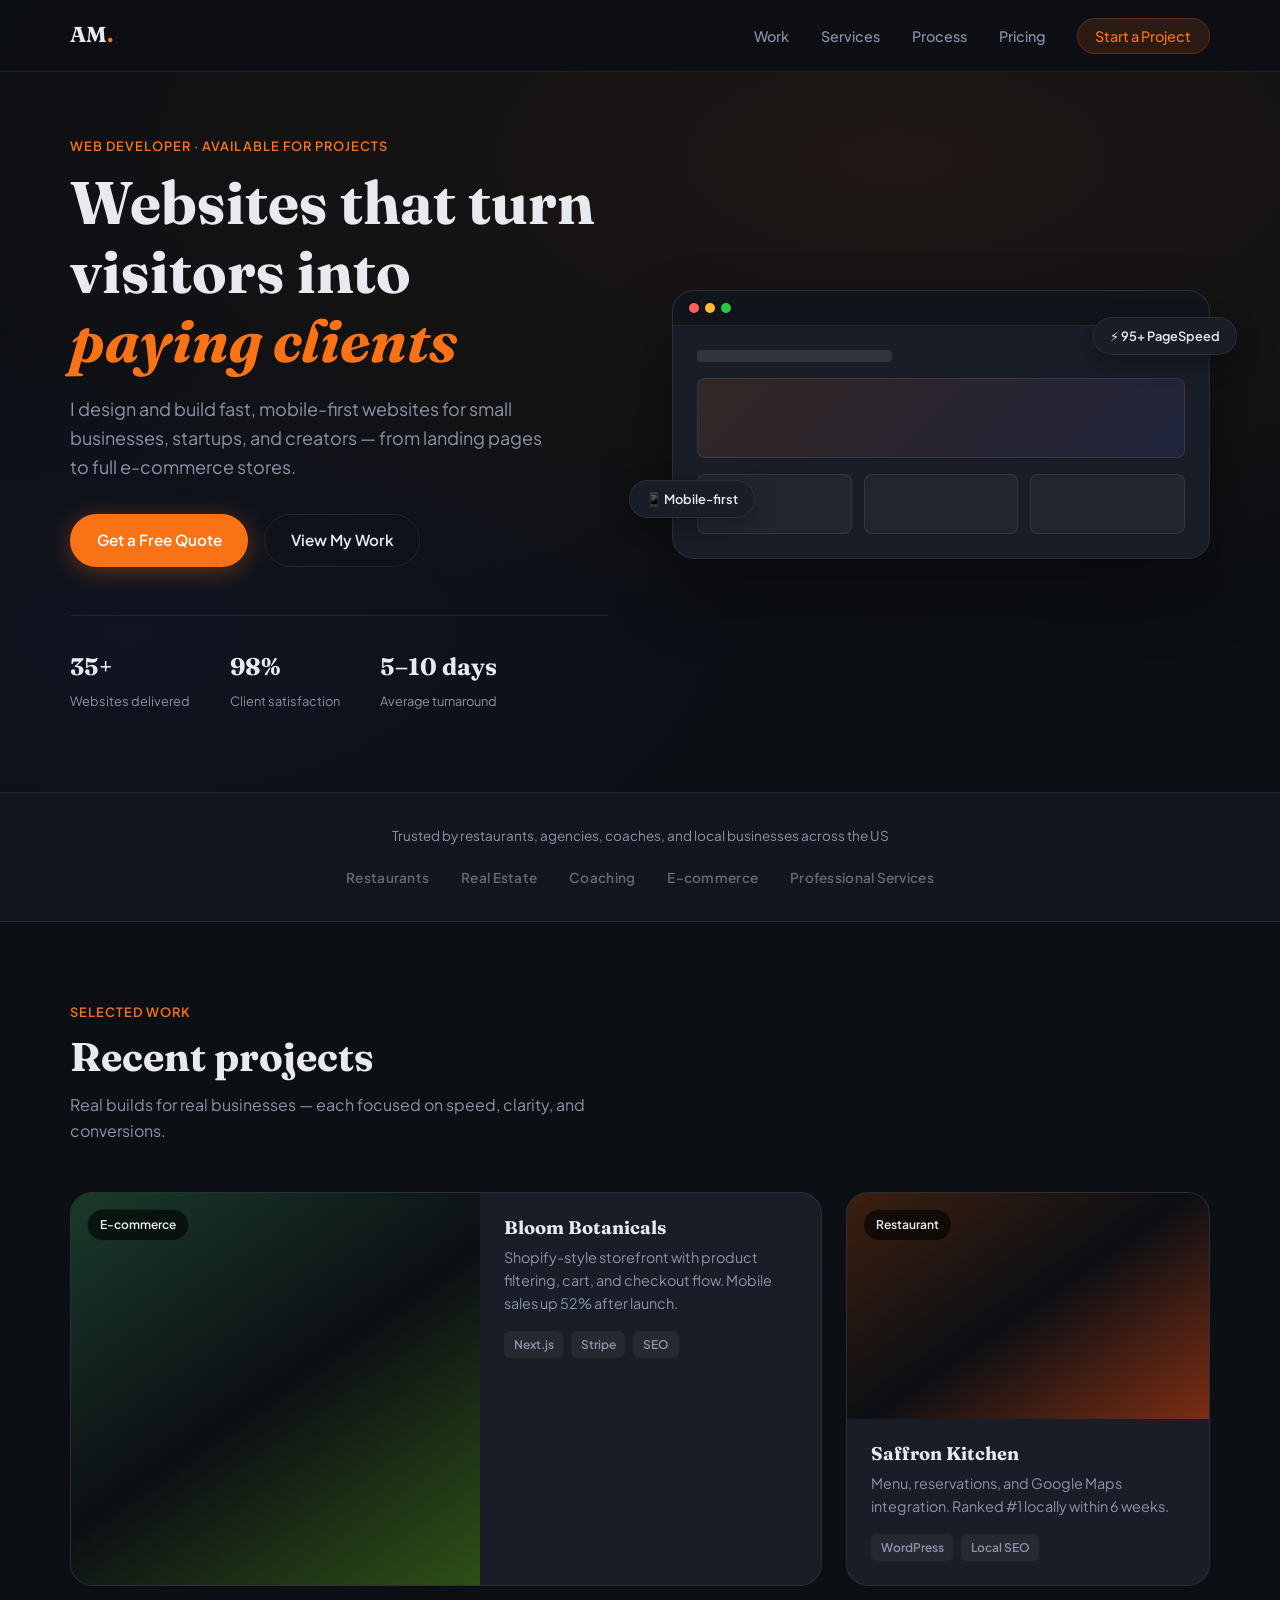
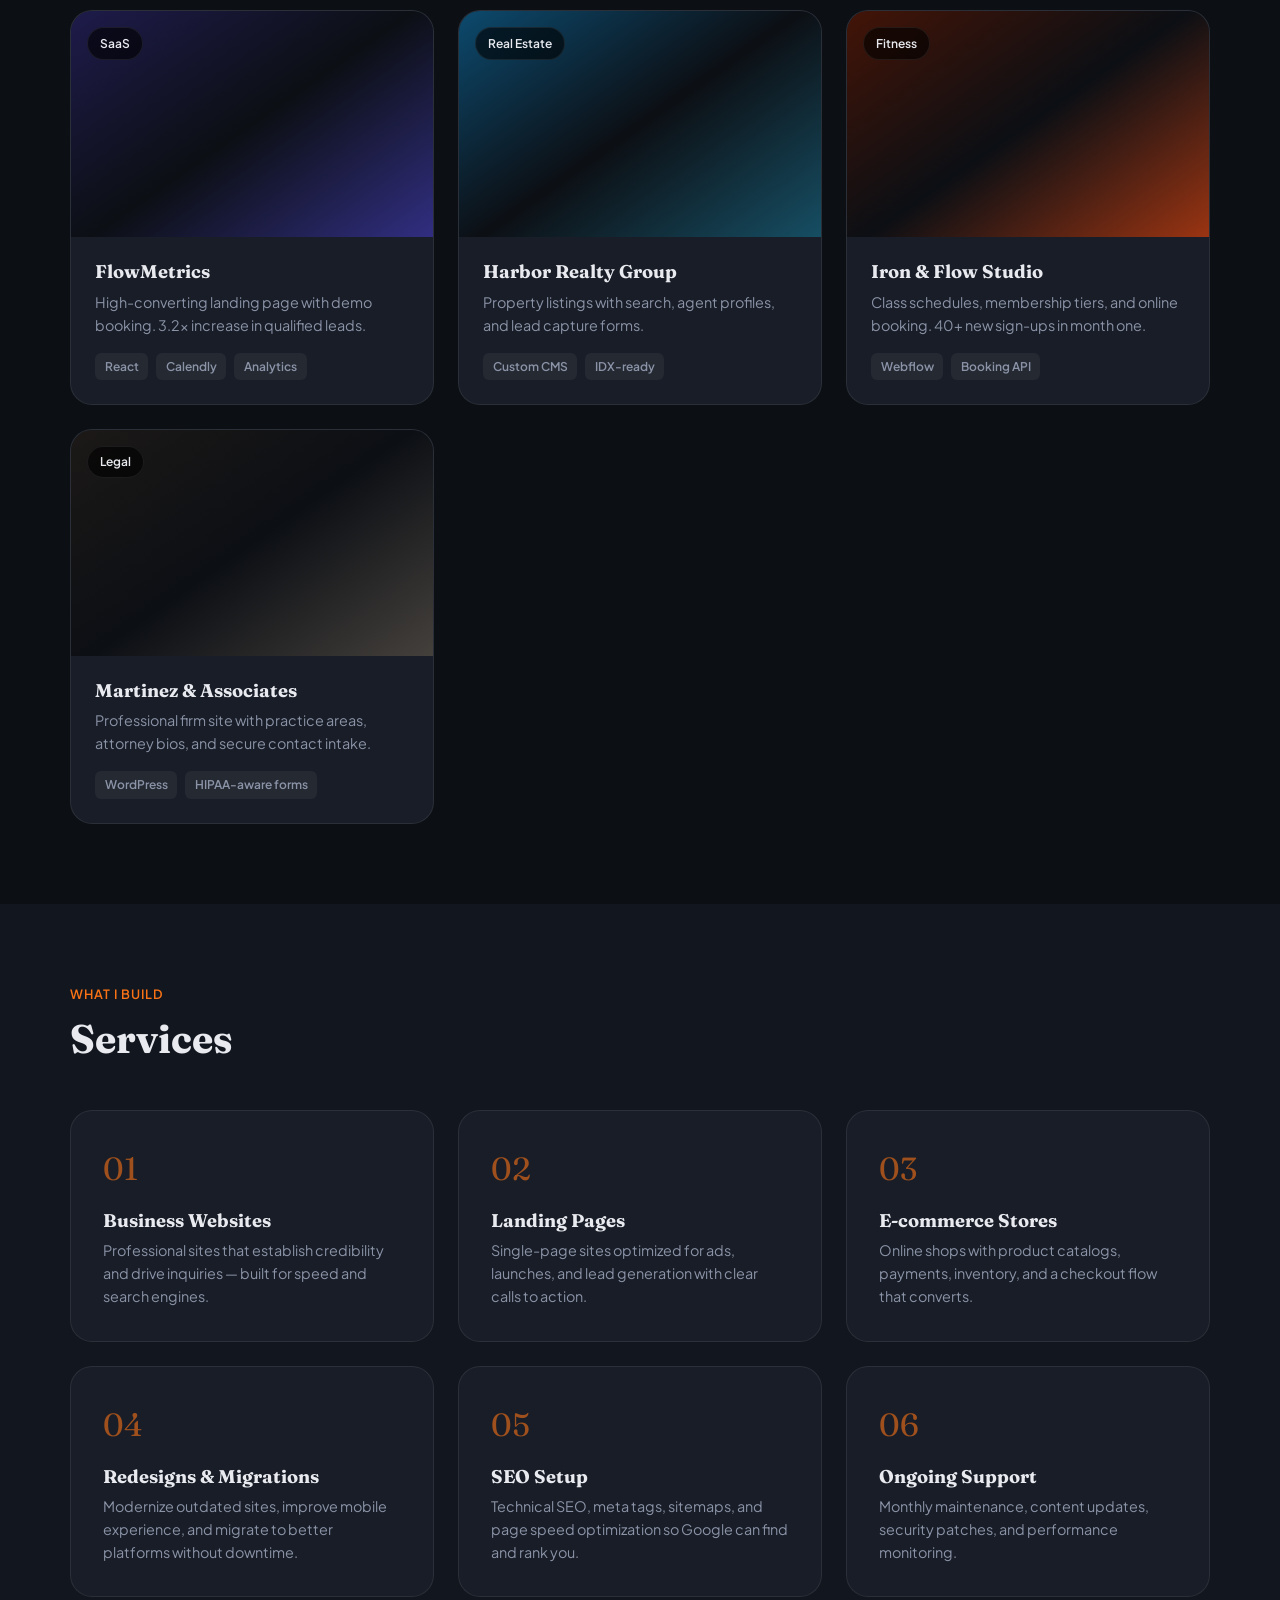
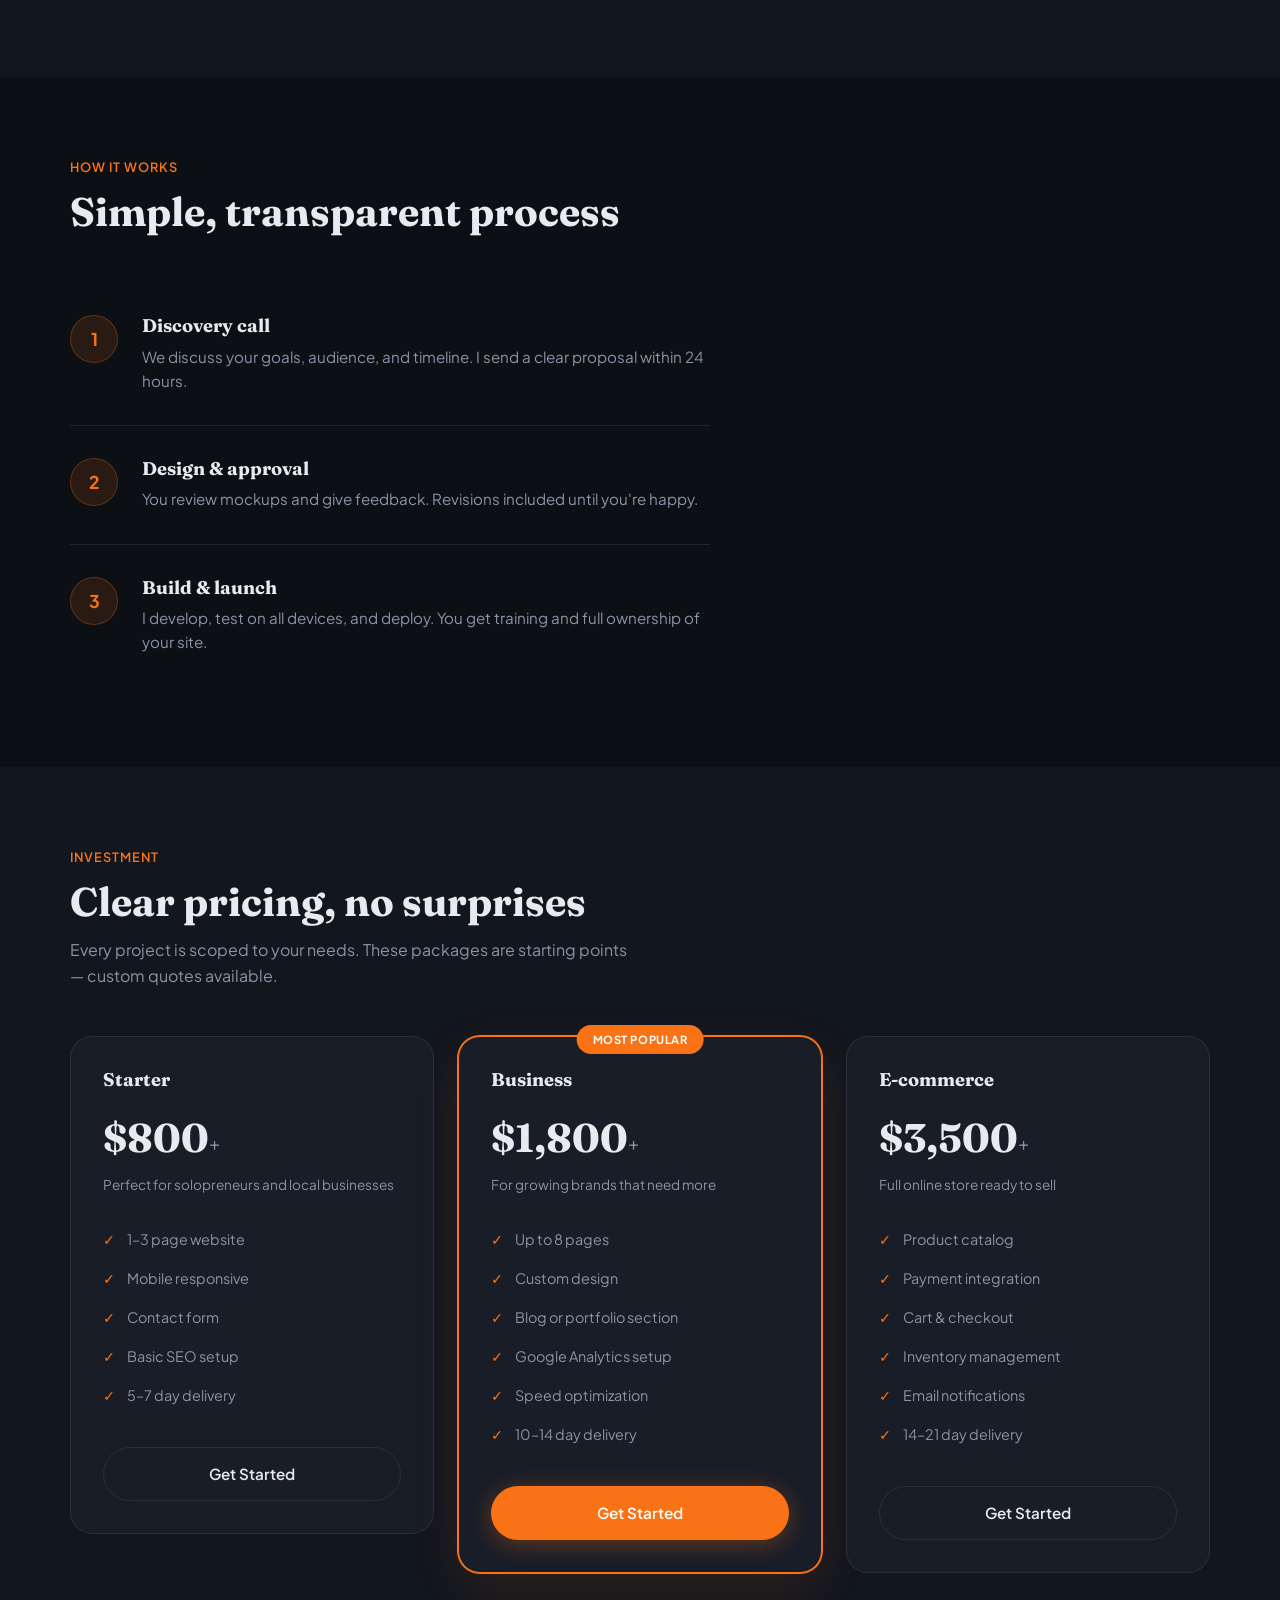
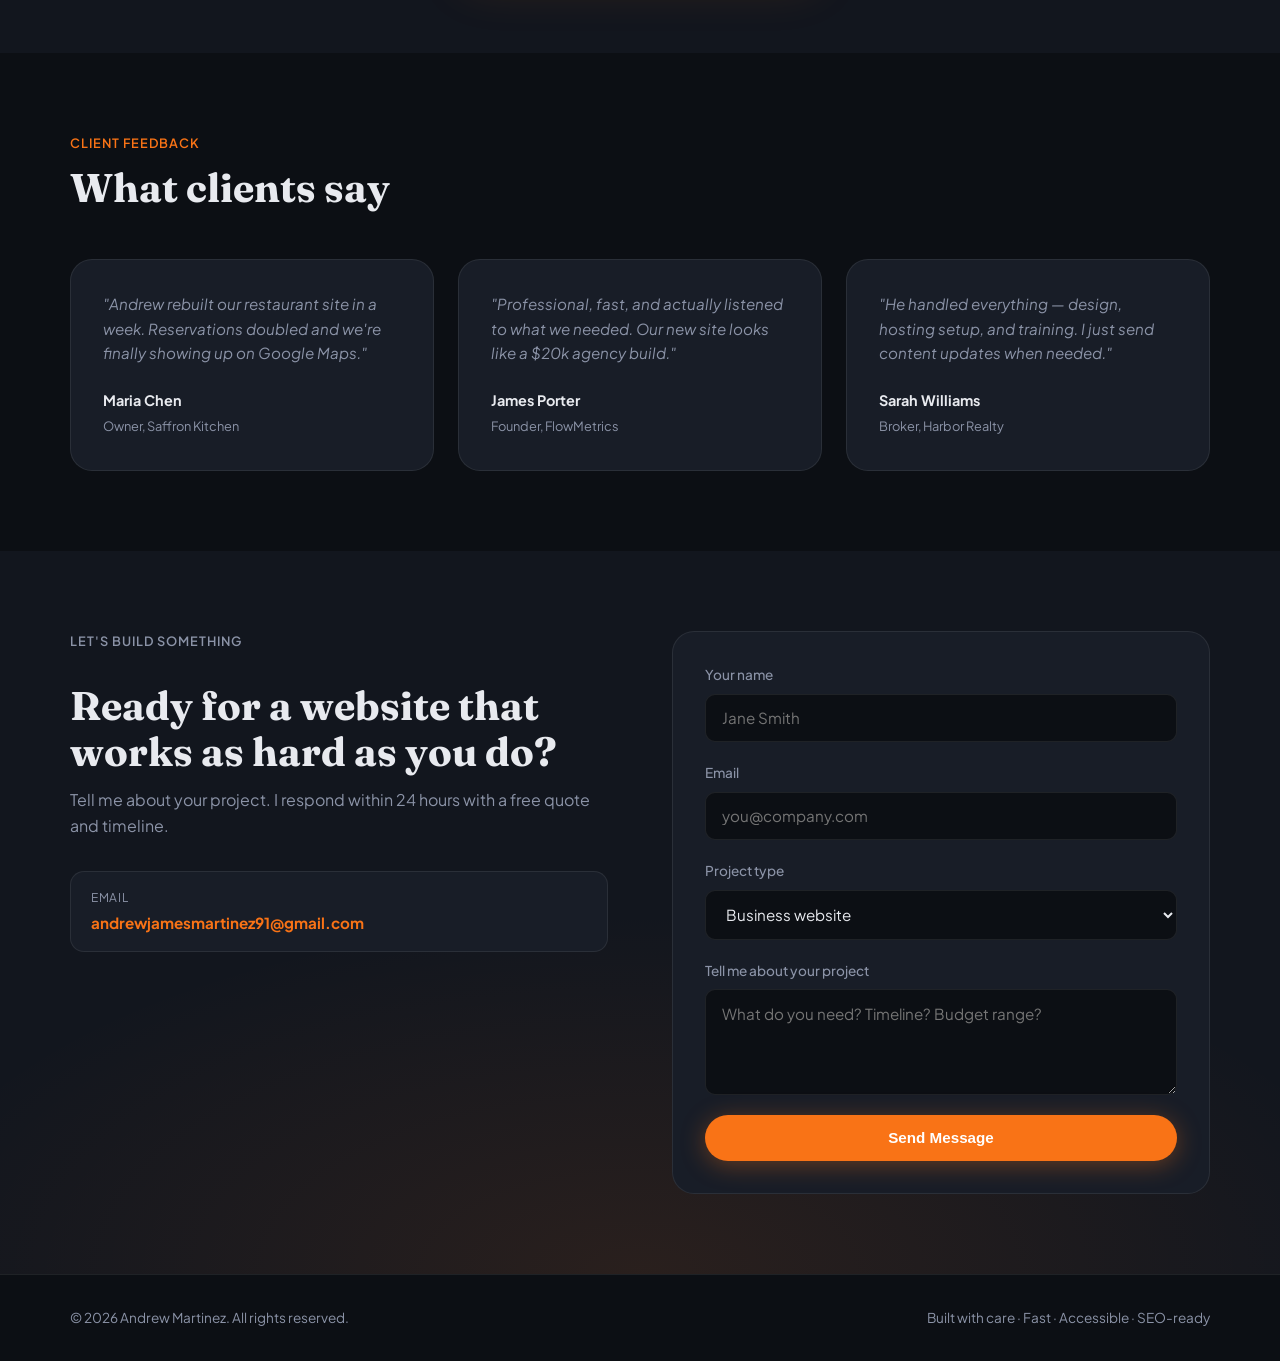
==== index.html @ 6862e876 "Initial portfolio site with production SEO polish. Adds favicon, robots.txt, Open Graph meta tags, a" ====
<!DOCTYPE html>
<html lang="en">
<head>
  <meta charset="UTF-8">
  <meta name="viewport" content="width=device-width, initial-scale=1.0">
  <meta name="description" content="Professional web developer building fast, conversion-focused websites for businesses. Custom design, responsive builds, and ongoing support.">
  <meta name="theme-color" content="#0c0f14">
  <meta name="author" content="Andrew Martinez">
  <link rel="icon" href="/favicon.svg" type="image/svg+xml">
  <link rel="canonical" href="https://jimmythegod100.github.io/web-portfolio/">
  <meta property="og:type" content="website">
  <meta property="og:title" content="Andrew Martinez — Web Developer & Website Builder">
  <meta property="og:description" content="Professional web developer building fast, conversion-focused websites for businesses. Custom design, responsive builds, and ongoing support.">
  <meta property="og:url" content="https://jimmythegod100.github.io/web-portfolio/">
  <meta property="og:locale" content="en_US">
  <meta name="twitter:card" content="summary">
  <meta name="twitter:title" content="Andrew Martinez — Web Developer & Website Builder">
  <meta name="twitter:description" content="Professional web developer building fast, conversion-focused websites for businesses.">
  <title>Andrew Martinez — Web Developer & Website Builder</title>
  <link rel="preconnect" href="https://fonts.googleapis.com">
  <link rel="preconnect" href="https://fonts.gstatic.com" crossorigin>
  <link href="https://fonts.googleapis.com/css2?family=Fraunces:opsz,wght@9..144,500;9..144,700&family=Plus+Jakarta+Sans:wght@400;500;600;700&display=swap" rel="stylesheet">
  <link rel="stylesheet" href="css/style.css">
</head>
<body>
  <header class="site-header" id="top">
    <nav class="nav container">
      <a href="#top" class="logo">AM<span class="logo-dot">.</span></a>
      <button class="nav-toggle" aria-label="Open menu" aria-expanded="false">
        <span></span><span></span>
      </button>
      <ul class="nav-links">
        <li><a href="#work">Work</a></li>
        <li><a href="#services">Services</a></li>
        <li><a href="#process">Process</a></li>
        <li><a href="#pricing">Pricing</a></li>
        <li><a href="#contact" class="nav-cta">Start a Project</a></li>
      </ul>
    </nav>
  </header>

  <main>
    <section class="hero">
      <div class="container hero-grid">
        <div class="hero-content">
          <p class="eyebrow">Web Developer · Available for Projects</p>
          <h1>Websites that turn visitors into <em>paying clients</em></h1>
          <p class="hero-lead">I design and build fast, mobile-first websites for small businesses, startups, and creators — from landing pages to full e-commerce stores.</p>
          <div class="hero-actions">
            <a href="#contact" class="btn btn-primary">Get a Free Quote</a>
            <a href="#work" class="btn btn-ghost">View My Work</a>
          </div>
          <div class="hero-stats">
            <div class="stat">
              <strong>35+</strong>
              <span>Websites delivered</span>
            </div>
            <div class="stat">
              <strong>98%</strong>
              <span>Client satisfaction</span>
            </div>
            <div class="stat">
              <strong>5–10 days</strong>
              <span>Average turnaround</span>
            </div>
          </div>
        </div>
        <div class="hero-visual">
          <div class="browser-mock">
            <div class="browser-bar">
              <span></span><span></span><span></span>
            </div>
            <div class="browser-screen">
              <div class="mock-nav"></div>
              <div class="mock-hero-block"></div>
              <div class="mock-cards">
                <div></div><div></div><div></div>
              </div>
            </div>
          </div>
          <div class="floating-badge badge-1">⚡ 95+ PageSpeed</div>
          <div class="floating-badge badge-2">📱 Mobile-first</div>
        </div>
      </div>
    </section>

    <section class="trust-bar">
      <div class="container">
        <p>Trusted by restaurants, agencies, coaches, and local businesses across the US</p>
        <div class="trust-logos">
          <span>Restaurants</span>
          <span>Real Estate</span>
          <span>Coaching</span>
          <span>E-commerce</span>
          <span>Professional Services</span>
        </div>
      </div>
    </section>

    <section class="section" id="work">
      <div class="container">
        <div class="section-header">
          <p class="eyebrow">Selected Work</p>
          <h2>Recent projects</h2>
          <p>Real builds for real businesses — each focused on speed, clarity, and conversions.</p>
        </div>
        <div class="project-grid">
          <article class="project-card featured">
            <div class="project-thumb thumb-1">
              <span class="project-tag">E-commerce</span>
            </div>
            <div class="project-body">
              <h3>Bloom Botanicals</h3>
              <p>Shopify-style storefront with product filtering, cart, and checkout flow. Mobile sales up 52% after launch.</p>
              <ul class="project-meta">
                <li>Next.js</li>
                <li>Stripe</li>
                <li>SEO</li>
              </ul>
            </div>
          </article>

          <article class="project-card">
            <div class="project-thumb thumb-2">
              <span class="project-tag">Restaurant</span>
            </div>
            <div class="project-body">
              <h3>Saffron Kitchen</h3>
              <p>Menu, reservations, and Google Maps integration. Ranked #1 locally within 6 weeks.</p>
              <ul class="project-meta">
                <li>WordPress</li>
                <li>Local SEO</li>
              </ul>
            </div>
          </article>

          <article class="project-card">
            <div class="project-thumb thumb-3">
              <span class="project-tag">SaaS</span>
            </div>
            <div class="project-body">
              <h3>FlowMetrics</h3>
              <p>High-converting landing page with demo booking. 3.2× increase in qualified leads.</p>
              <ul class="project-meta">
                <li>React</li>
                <li>Calendly</li>
                <li>Analytics</li>
              </ul>
            </div>
          </article>

          <article class="project-card">
            <div class="project-thumb thumb-4">
              <span class="project-tag">Real Estate</span>
            </div>
            <div class="project-body">
              <h3>Harbor Realty Group</h3>
              <p>Property listings with search, agent profiles, and lead capture forms.</p>
              <ul class="project-meta">
                <li>Custom CMS</li>
                <li>IDX-ready</li>
              </ul>
            </div>
          </article>

          <article class="project-card">
            <div class="project-thumb thumb-5">
              <span class="project-tag">Fitness</span>
            </div>
            <div class="project-body">
              <h3>Iron & Flow Studio</h3>
              <p>Class schedules, membership tiers, and online booking. 40+ new sign-ups in month one.</p>
              <ul class="project-meta">
                <li>Webflow</li>
                <li>Booking API</li>
              </ul>
            </div>
          </article>

          <article class="project-card">
            <div class="project-thumb thumb-6">
              <span class="project-tag">Legal</span>
            </div>
            <div class="project-body">
              <h3>Martinez & Associates</h3>
              <p>Professional firm site with practice areas, attorney bios, and secure contact intake.</p>
              <ul class="project-meta">
                <li>WordPress</li>
                <li>HIPAA-aware forms</li>
              </ul>
            </div>
          </article>
        </div>
      </div>
    </section>

    <section class="section section-alt" id="services">
      <div class="container">
        <div class="section-header">
          <p class="eyebrow">What I Build</p>
          <h2>Services</h2>
        </div>
        <div class="services-grid">
          <div class="service-card">
            <div class="service-icon">01</div>
            <h3>Business Websites</h3>
            <p>Professional sites that establish credibility and drive inquiries — built for speed and search engines.</p>
          </div>
          <div class="service-card">
            <div class="service-icon">02</div>
            <h3>Landing Pages</h3>
            <p>Single-page sites optimized for ads, launches, and lead generation with clear calls to action.</p>
          </div>
          <div class="service-card">
            <div class="service-icon">03</div>
            <h3>E-commerce Stores</h3>
            <p>Online shops with product catalogs, payments, inventory, and a checkout flow that converts.</p>
          </div>
          <div class="service-card">
            <div class="service-icon">04</div>
            <h3>Redesigns & Migrations</h3>
            <p>Modernize outdated sites, improve mobile experience, and migrate to better platforms without downtime.</p>
          </div>
          <div class="service-card">
            <div class="service-icon">05</div>
            <h3>SEO Setup</h3>
            <p>Technical SEO, meta tags, sitemaps, and page speed optimization so Google can find and rank you.</p>
          </div>
          <div class="service-card">
            <div class="service-icon">06</div>
            <h3>Ongoing Support</h3>
            <p>Monthly maintenance, content updates, security patches, and performance monitoring.</p>
          </div>
        </div>
      </div>
    </section>

    <section class="section" id="process">
      <div class="container">
        <div class="section-header">
          <p class="eyebrow">How It Works</p>
          <h2>Simple, transparent process</h2>
        </div>
        <ol class="process-steps">
          <li>
            <span class="step-num">1</span>
            <div>
              <h3>Discovery call</h3>
              <p>We discuss your goals, audience, and timeline. I send a clear proposal within 24 hours.</p>
            </div>
          </li>
          <li>
            <span class="step-num">2</span>
            <div>
              <h3>Design & approval</h3>
              <p>You review mockups and give feedback. Revisions included until you're happy.</p>
            </div>
          </li>
          <li>
            <span class="step-num">3</span>
            <div>
              <h3>Build & launch</h3>
              <p>I develop, test on all devices, and deploy. You get training and full ownership of your site.</p>
            </div>
          </li>
        </ol>
      </div>
    </section>

    <section class="section section-alt" id="pricing">
      <div class="container">
        <div class="section-header">
          <p class="eyebrow">Investment</p>
          <h2>Clear pricing, no surprises</h2>
          <p>Every project is scoped to your needs. These packages are starting points — custom quotes available.</p>
        </div>
        <div class="pricing-grid">
          <div class="pricing-card">
            <h3>Starter</h3>
            <p class="price">$800<span>+</span></p>
            <p class="price-desc">Perfect for solopreneurs and local businesses</p>
            <ul>
              <li>1–3 page website</li>
              <li>Mobile responsive</li>
              <li>Contact form</li>
              <li>Basic SEO setup</li>
              <li>5–7 day delivery</li>
            </ul>
            <a href="#contact" class="btn btn-ghost btn-block">Get Started</a>
          </div>
          <div class="pricing-card popular">
            <span class="popular-badge">Most Popular</span>
            <h3>Business</h3>
            <p class="price">$1,800<span>+</span></p>
            <p class="price-desc">For growing brands that need more</p>
            <ul>
              <li>Up to 8 pages</li>
              <li>Custom design</li>
              <li>Blog or portfolio section</li>
              <li>Google Analytics setup</li>
              <li>Speed optimization</li>
              <li>10–14 day delivery</li>
            </ul>
            <a href="#contact" class="btn btn-primary btn-block">Get Started</a>
          </div>
          <div class="pricing-card">
            <h3>E-commerce</h3>
            <p class="price">$3,500<span>+</span></p>
            <p class="price-desc">Full online store ready to sell</p>
            <ul>
              <li>Product catalog</li>
              <li>Payment integration</li>
              <li>Cart & checkout</li>
              <li>Inventory management</li>
              <li>Email notifications</li>
              <li>14–21 day delivery</li>
            </ul>
            <a href="#contact" class="btn btn-ghost btn-block">Get Started</a>
          </div>
        </div>
      </div>
    </section>

    <section class="section testimonials">
      <div class="container">
        <div class="section-header">
          <p class="eyebrow">Client Feedback</p>
          <h2>What clients say</h2>
        </div>
        <div class="testimonial-grid">
          <blockquote>
            <p>"Andrew rebuilt our restaurant site in a week. Reservations doubled and we're finally showing up on Google Maps."</p>
            <footer>
              <strong>Maria Chen</strong>
              <span>Owner, Saffron Kitchen</span>
            </footer>
          </blockquote>
          <blockquote>
            <p>"Professional, fast, and actually listened to what we needed. Our new site looks like a $20k agency build."</p>
            <footer>
              <strong>James Porter</strong>
              <span>Founder, FlowMetrics</span>
            </footer>
          </blockquote>
          <blockquote>
            <p>"He handled everything — design, hosting setup, and training. I just send content updates when needed."</p>
            <footer>
              <strong>Sarah Williams</strong>
              <span>Broker, Harbor Realty</span>
            </footer>
          </blockquote>
        </div>
      </div>
    </section>

    <section class="section section-cta" id="contact">
      <div class="container cta-grid">
        <div class="cta-content">
          <p class="eyebrow">Let's Build Something</p>
          <h2>Ready for a website that works as hard as you do?</h2>
          <p>Tell me about your project. I respond within 24 hours with a free quote and timeline.</p>
          <div class="contact-links">
            <a href="mailto:andrewjamesmartinez91@gmail.com" class="contact-item">
              <span>Email</span>
              <strong>andrewjamesmartinez91@gmail.com</strong>
            </a>
          </div>
        </div>
        <form class="contact-form" action="mailto:andrewjamesmartinez91@gmail.com" method="post" enctype="text/plain">
          <label>
            Your name
            <input type="text" name="name" required placeholder="Jane Smith">
          </label>
          <label>
            Email
            <input type="email" name="email" required placeholder="you@company.com">
          </label>
          <label>
            Project type
            <select name="project">
              <option value="business">Business website</option>
              <option value="landing">Landing page</option>
              <option value="ecommerce">E-commerce store</option>
              <option value="redesign">Redesign / migration</option>
              <option value="other">Other</option>
            </select>
          </label>
          <label>
            Tell me about your project
            <textarea name="message" rows="4" required placeholder="What do you need? Timeline? Budget range?"></textarea>
          </label>
          <button type="submit" class="btn btn-primary btn-block">Send Message</button>
        </form>
      </div>
    </section>
  </main>

  <footer class="site-footer">
    <div class="container footer-inner">
      <p>&copy; 2026 Andrew Martinez. All rights reserved.</p>
      <p class="footer-note">Built with care · Fast · Accessible · SEO-ready</p>
    </div>
  </footer>

  <script src="js/main.js"></script>
</body>
</html>
---- css/style.css ----
/* ============================================
   Andrew Martinez — Web Portfolio
   ============================================ */

:root {
  --bg: #0c0f14;
  --bg-alt: #12161e;
  --bg-card: #181d27;
  --bg-card-hover: #1e2430;
  --text: #e8eaef;
  --text-muted: #8b93a7;
  --accent: #f97316;
  --accent-soft: rgba(249, 115, 22, 0.12);
  --accent-glow: rgba(249, 115, 22, 0.35);
  --border: rgba(255, 255, 255, 0.08);
  --radius: 14px;
  --radius-lg: 22px;
  --font: 'Plus Jakarta Sans', system-ui, sans-serif;
  --font-display: 'Fraunces', Georgia, serif;
  --container: 1140px;
  --header-h: 72px;
}

*, *::before, *::after {
  box-sizing: border-box;
  margin: 0;
  padding: 0;
}

html {
  scroll-behavior: smooth;
  scroll-padding-top: var(--header-h);
}

body {
  font-family: var(--font);
  background: var(--bg);
  color: var(--text);
  line-height: 1.6;
  -webkit-font-smoothing: antialiased;
}

img { max-width: 100%; display: block; }

a {
  color: inherit;
  text-decoration: none;
}

ul { list-style: none; }

.container {
  width: min(var(--container), 100% - 2.5rem);
  margin-inline: auto;
}

/* ---- Typography ---- */

.eyebrow {
  font-size: 0.8rem;
  font-weight: 600;
  letter-spacing: 0.08em;
  text-transform: uppercase;
  color: var(--accent);
  margin-bottom: 0.75rem;
}

h1, h2, h3 {
  font-family: var(--font-display);
  font-weight: 700;
  line-height: 1.15;
}

h1 {
  font-size: clamp(2.4rem, 5vw, 3.75rem);
  margin-bottom: 1.25rem;
}

h1 em {
  font-style: italic;
  color: var(--accent);
}

h2 {
  font-size: clamp(1.75rem, 3.5vw, 2.5rem);
  margin-bottom: 0.75rem;
}

h3 {
  font-size: 1.15rem;
  margin-bottom: 0.5rem;
}

.section-header {
  max-width: 560px;
  margin-bottom: 3rem;
}

.section-header p:last-child {
  color: var(--text-muted);
  margin-top: 0.5rem;
}

/* ---- Buttons ---- */

.btn {
  display: inline-flex;
  align-items: center;
  justify-content: center;
  gap: 0.5rem;
  padding: 0.85rem 1.6rem;
  border-radius: 999px;
  font-weight: 600;
  font-size: 0.95rem;
  border: 1px solid transparent;
  cursor: pointer;
  transition: transform 0.2s, background 0.2s, border-color 0.2s, box-shadow 0.2s;
}

.btn:hover {
  transform: translateY(-2px);
}

.btn-primary {
  background: var(--accent);
  color: #fff;
  box-shadow: 0 4px 24px var(--accent-glow);
}

.btn-primary:hover {
  background: #ea580c;
}

.btn-ghost {
  background: transparent;
  border-color: var(--border);
  color: var(--text);
}

.btn-ghost:hover {
  border-color: var(--text-muted);
  background: rgba(255, 255, 255, 0.04);
}

.btn-block {
  width: 100%;
}

/* ---- Header ---- */

.site-header {
  position: fixed;
  top: 0;
  left: 0;
  right: 0;
  z-index: 100;
  height: var(--header-h);
  background: rgba(12, 15, 20, 0.85);
  backdrop-filter: blur(16px);
  border-bottom: 1px solid var(--border);
}

.nav {
  display: flex;
  align-items: center;
  justify-content: space-between;
  height: 100%;
}

.logo {
  font-family: var(--font-display);
  font-size: 1.35rem;
  font-weight: 700;
}

.logo-dot {
  color: var(--accent);
}

.nav-links {
  display: flex;
  align-items: center;
  gap: 2rem;
}

.nav-links a {
  font-size: 0.9rem;
  font-weight: 500;
  color: var(--text-muted);
  transition: color 0.2s;
}

.nav-links a:hover {
  color: var(--text);
}

.nav-cta {
  background: var(--accent-soft);
  color: var(--accent) !important;
  padding: 0.5rem 1.1rem;
  border-radius: 999px;
  border: 1px solid rgba(249, 115, 22, 0.25);
}

.nav-cta:hover {
  background: rgba(249, 115, 22, 0.2);
}

.nav-toggle {
  display: none;
  flex-direction: column;
  gap: 6px;
  background: none;
  border: none;
  cursor: pointer;
  padding: 4px;
}

.nav-toggle span {
  display: block;
  width: 24px;
  height: 2px;
  background: var(--text);
  border-radius: 2px;
  transition: transform 0.3s, opacity 0.3s;
}

/* ---- Hero ---- */

.hero {
  padding: calc(var(--header-h) + 4rem) 0 5rem;
  background:
    radial-gradient(ellipse 80% 60% at 70% 20%, rgba(249, 115, 22, 0.08), transparent),
    radial-gradient(ellipse 50% 40% at 10% 80%, rgba(99, 102, 241, 0.06), transparent);
}

.hero-grid {
  display: grid;
  grid-template-columns: 1fr 1fr;
  gap: 4rem;
  align-items: center;
}

.hero-lead {
  font-size: 1.125rem;
  color: var(--text-muted);
  max-width: 480px;
  margin-bottom: 2rem;
}

.hero-actions {
  display: flex;
  flex-wrap: wrap;
  gap: 1rem;
  margin-bottom: 3rem;
}

.hero-stats {
  display: flex;
  gap: 2.5rem;
  padding-top: 2rem;
  border-top: 1px solid var(--border);
}

.stat strong {
  display: block;
  font-size: 1.5rem;
  font-family: var(--font-display);
  color: var(--text);
}

.stat span {
  font-size: 0.8rem;
  color: var(--text-muted);
}

.hero-visual {
  position: relative;
}

.browser-mock {
  background: var(--bg-card);
  border-radius: var(--radius-lg);
  border: 1px solid var(--border);
  overflow: hidden;
  box-shadow: 0 32px 64px rgba(0, 0, 0, 0.4);
}

.browser-bar {
  display: flex;
  gap: 6px;
  padding: 12px 16px;
  background: rgba(0, 0, 0, 0.3);
  border-bottom: 1px solid var(--border);
}

.browser-bar span {
  width: 10px;
  height: 10px;
  border-radius: 50%;
  background: rgba(255, 255, 255, 0.15);
}

.browser-bar span:first-child { background: #ff5f57; }
.browser-bar span:nth-child(2) { background: #febc2e; }
.browser-bar span:nth-child(3) { background: #28c840; }

.browser-screen {
  padding: 1.5rem;
  display: flex;
  flex-direction: column;
  gap: 1rem;
}

.mock-nav {
  height: 12px;
  width: 40%;
  background: rgba(255, 255, 255, 0.1);
  border-radius: 4px;
}

.mock-hero-block {
  height: 80px;
  background: linear-gradient(135deg, var(--accent-soft), rgba(99, 102, 241, 0.1));
  border-radius: 8px;
  border: 1px solid var(--border);
}

.mock-cards {
  display: grid;
  grid-template-columns: repeat(3, 1fr);
  gap: 0.75rem;
}

.mock-cards div {
  height: 60px;
  background: rgba(255, 255, 255, 0.04);
  border-radius: 8px;
  border: 1px solid var(--border);
}

.floating-badge {
  position: absolute;
  background: var(--bg-card);
  border: 1px solid var(--border);
  padding: 0.5rem 1rem;
  border-radius: 999px;
  font-size: 0.8rem;
  font-weight: 600;
  box-shadow: 0 8px 24px rgba(0, 0, 0, 0.3);
  animation: float 4s ease-in-out infinite;
}

.badge-1 { top: 10%; right: -5%; animation-delay: 0s; }
.badge-2 { bottom: 15%; left: -8%; animation-delay: 1.5s; }

@keyframes float {
  0%, 100% { transform: translateY(0); }
  50% { transform: translateY(-8px); }
}

/* ---- Trust bar ---- */

.trust-bar {
  padding: 2rem 0;
  border-block: 1px solid var(--border);
  background: var(--bg-alt);
}

.trust-bar p {
  text-align: center;
  font-size: 0.85rem;
  color: var(--text-muted);
  margin-bottom: 1.25rem;
}

.trust-logos {
  display: flex;
  flex-wrap: wrap;
  justify-content: center;
  gap: 1rem 2rem;
}

.trust-logos span {
  font-size: 0.85rem;
  font-weight: 600;
  color: rgba(255, 255, 255, 0.35);
  letter-spacing: 0.02em;
}

/* ---- Sections ---- */

.section {
  padding: 5rem 0;
}

.section-alt {
  background: var(--bg-alt);
}

/* ---- Projects ---- */

.project-grid {
  display: grid;
  grid-template-columns: repeat(3, 1fr);
  gap: 1.5rem;
}

.project-card {
  background: var(--bg-card);
  border: 1px solid var(--border);
  border-radius: var(--radius-lg);
  overflow: hidden;
  transition: transform 0.25s, border-color 0.25s, box-shadow 0.25s;
}

.project-card:hover {
  transform: translateY(-4px);
  border-color: rgba(249, 115, 22, 0.3);
  box-shadow: 0 16px 40px rgba(0, 0, 0, 0.25);
}

.project-card.featured {
  grid-column: span 2;
  display: grid;
  grid-template-columns: 1.2fr 1fr;
}

.project-thumb {
  aspect-ratio: 16 / 10;
  position: relative;
  background-size: cover;
  background-position: center;
}

.project-card.featured .project-thumb {
  aspect-ratio: auto;
  min-height: 240px;
}

.thumb-1 { background: linear-gradient(145deg, #1a3a2a 0%, #0c0f14 50%, #2d5016 100%); }
.thumb-2 { background: linear-gradient(145deg, #3d1f0f 0%, #0c0f14 50%, #7c2d12 100%); }
.thumb-3 { background: linear-gradient(145deg, #1e1b4b 0%, #0c0f14 50%, #312e81 100%); }
.thumb-4 { background: linear-gradient(145deg, #0c4a6e 0%, #0c0f14 50%, #164e63 100%); }
.thumb-5 { background: linear-gradient(145deg, #431407 0%, #0c0f14 50%, #9a3412 100%); }
.thumb-6 { background: linear-gradient(145deg, #1c1917 0%, #0c0f14 50%, #44403c 100%); }

.project-tag {
  position: absolute;
  top: 1rem;
  left: 1rem;
  background: rgba(0, 0, 0, 0.6);
  backdrop-filter: blur(8px);
  padding: 0.35rem 0.75rem;
  border-radius: 999px;
  font-size: 0.75rem;
  font-weight: 600;
  border: 1px solid var(--border);
}

.project-body {
  padding: 1.5rem;
}

.project-body p {
  font-size: 0.9rem;
  color: var(--text-muted);
  margin-bottom: 1rem;
}

.project-meta {
  display: flex;
  flex-wrap: wrap;
  gap: 0.5rem;
}

.project-meta li {
  font-size: 0.75rem;
  font-weight: 600;
  padding: 0.25rem 0.6rem;
  background: rgba(255, 255, 255, 0.05);
  border-radius: 6px;
  color: var(--text-muted);
}

/* ---- Services ---- */

.services-grid {
  display: grid;
  grid-template-columns: repeat(3, 1fr);
  gap: 1.5rem;
}

.service-card {
  padding: 2rem;
  background: var(--bg-card);
  border: 1px solid var(--border);
  border-radius: var(--radius-lg);
  transition: background 0.2s, border-color 0.2s;
}

.service-card:hover {
  background: var(--bg-card-hover);
  border-color: rgba(249, 115, 22, 0.2);
}

.service-icon {
  font-family: var(--font-display);
  font-size: 2rem;
  color: var(--accent);
  opacity: 0.6;
  margin-bottom: 1rem;
}

.service-card p {
  font-size: 0.9rem;
  color: var(--text-muted);
}

/* ---- Process ---- */

.process-steps {
  display: grid;
  gap: 0;
  max-width: 640px;
}

.process-steps li {
  display: flex;
  gap: 1.5rem;
  padding: 2rem 0;
  border-bottom: 1px solid var(--border);
}

.process-steps li:last-child {
  border-bottom: none;
}

.step-num {
  flex-shrink: 0;
  width: 48px;
  height: 48px;
  display: flex;
  align-items: center;
  justify-content: center;
  background: var(--accent-soft);
  color: var(--accent);
  font-weight: 700;
  font-size: 1.1rem;
  border-radius: 50%;
  border: 1px solid rgba(249, 115, 22, 0.25);
}

.process-steps p {
  color: var(--text-muted);
  font-size: 0.95rem;
}

/* ---- Pricing ---- */

.pricing-grid {
  display: grid;
  grid-template-columns: repeat(3, 1fr);
  gap: 1.5rem;
  align-items: start;
}

.pricing-card {
  position: relative;
  padding: 2rem;
  background: var(--bg-card);
  border: 1px solid var(--border);
  border-radius: var(--radius-lg);
}

.pricing-card.popular {
  border-color: var(--accent);
  box-shadow: 0 0 0 1px var(--accent), 0 16px 48px rgba(249, 115, 22, 0.12);
}

.popular-badge {
  position: absolute;
  top: -12px;
  left: 50%;
  transform: translateX(-50%);
  background: var(--accent);
  color: #fff;
  font-size: 0.7rem;
  font-weight: 700;
  letter-spacing: 0.05em;
  text-transform: uppercase;
  padding: 0.35rem 1rem;
  border-radius: 999px;
}

.price {
  font-family: var(--font-display);
  font-size: 2.5rem;
  font-weight: 700;
  margin: 1rem 0 0.25rem;
}

.price span {
  font-size: 1.25rem;
  color: var(--text-muted);
}

.price-desc {
  font-size: 0.85rem;
  color: var(--text-muted);
  margin-bottom: 1.5rem;
}

.pricing-card ul {
  margin-bottom: 2rem;
}

.pricing-card li {
  font-size: 0.9rem;
  color: var(--text-muted);
  padding: 0.5rem 0;
  padding-left: 1.5rem;
  position: relative;
}

.pricing-card li::before {
  content: '✓';
  position: absolute;
  left: 0;
  color: var(--accent);
  font-weight: 700;
}

/* ---- Testimonials ---- */

.testimonial-grid {
  display: grid;
  grid-template-columns: repeat(3, 1fr);
  gap: 1.5rem;
}

.testimonial-grid blockquote {
  padding: 2rem;
  background: var(--bg-card);
  border: 1px solid var(--border);
  border-radius: var(--radius-lg);
}

.testimonial-grid p {
  font-size: 0.95rem;
  color: var(--text-muted);
  margin-bottom: 1.5rem;
  font-style: italic;
}

.testimonial-grid footer strong {
  display: block;
  font-size: 0.9rem;
}

.testimonial-grid footer span {
  font-size: 0.8rem;
  color: var(--text-muted);
}

/* ---- Contact ---- */

.section-cta {
  background:
    radial-gradient(ellipse 60% 50% at 50% 100%, rgba(249, 115, 22, 0.1), transparent),
    var(--bg-alt);
}

.cta-grid {
  display: grid;
  grid-template-columns: 1fr 1fr;
  gap: 4rem;
  align-items: start;
}

.cta-content p {
  color: var(--text-muted);
  margin-bottom: 2rem;
}

.contact-links {
  display: flex;
  flex-direction: column;
  gap: 1rem;
}

.contact-item {
  display: flex;
  flex-direction: column;
  gap: 0.25rem;
  padding: 1rem 1.25rem;
  background: var(--bg-card);
  border: 1px solid var(--border);
  border-radius: var(--radius);
  transition: border-color 0.2s;
}

.contact-item:hover {
  border-color: var(--accent);
}

.contact-item span {
  font-size: 0.75rem;
  text-transform: uppercase;
  letter-spacing: 0.06em;
  color: var(--text-muted);
}

.contact-item strong {
  font-size: 0.95rem;
  color: var(--accent);
}

.contact-form {
  display: flex;
  flex-direction: column;
  gap: 1.25rem;
  padding: 2rem;
  background: var(--bg-card);
  border: 1px solid var(--border);
  border-radius: var(--radius-lg);
}

.contact-form label {
  display: flex;
  flex-direction: column;
  gap: 0.5rem;
  font-size: 0.85rem;
  font-weight: 500;
  color: var(--text-muted);
}

.contact-form input,
.contact-form select,
.contact-form textarea {
  font-family: var(--font);
  font-size: 0.95rem;
  padding: 0.85rem 1rem;
  background: var(--bg);
  border: 1px solid var(--border);
  border-radius: 10px;
  color: var(--text);
  transition: border-color 0.2s;
}

.contact-form input:focus,
.contact-form select:focus,
.contact-form textarea:focus {
  outline: none;
  border-color: var(--accent);
}

.contact-form textarea {
  resize: vertical;
  min-height: 100px;
}

/* ---- Footer ---- */

.site-footer {
  padding: 2rem 0;
  border-top: 1px solid var(--border);
}

.footer-inner {
  display: flex;
  justify-content: space-between;
  align-items: center;
  flex-wrap: wrap;
  gap: 1rem;
}

.footer-inner p {
  font-size: 0.85rem;
  color: var(--text-muted);
}

/* ---- Responsive ---- */

@media (max-width: 960px) {
  .hero-grid,
  .cta-grid {
    grid-template-columns: 1fr;
    gap: 3rem;
  }

  .hero-visual {
    order: -1;
    max-width: 480px;
    margin-inline: auto;
  }

  .project-grid,
  .services-grid,
  .pricing-grid,
  .testimonial-grid {
    grid-template-columns: 1fr 1fr;
  }

  .project-card.featured {
    grid-column: span 2;
    grid-template-columns: 1fr;
  }
}

@media (max-width: 640px) {
  .nav-toggle {
    display: flex;
  }

  .nav-links {
    position: fixed;
    top: var(--header-h);
    left: 0;
    right: 0;
    flex-direction: column;
    background: var(--bg);
    border-bottom: 1px solid var(--border);
    padding: 1.5rem;
    gap: 1rem;
    transform: translateY(-120%);
    opacity: 0;
    pointer-events: none;
    transition: transform 0.3s, opacity 0.3s;
  }

  .nav-links.open {
    transform: translateY(0);
    opacity: 1;
    pointer-events: auto;
  }

  .nav-toggle.open span:first-child {
    transform: rotate(45deg) translate(5px, 6px);
  }

  .nav-toggle.open span:last-child {
    transform: rotate(-45deg) translate(5px, -6px);
  }

  .nav-toggle.open span:nth-child(2) {
    opacity: 0;
  }

  .hero-stats {
    flex-direction: column;
    gap: 1.5rem;
  }

  .project-grid,
  .services-grid,
  .pricing-grid,
  .testimonial-grid {
    grid-template-columns: 1fr;
  }

  .project-card.featured {
    grid-column: span 1;
  }

  .floating-badge {
    display: none;
  }

  .footer-inner {
    flex-direction: column;
    text-align: center;
  }
}
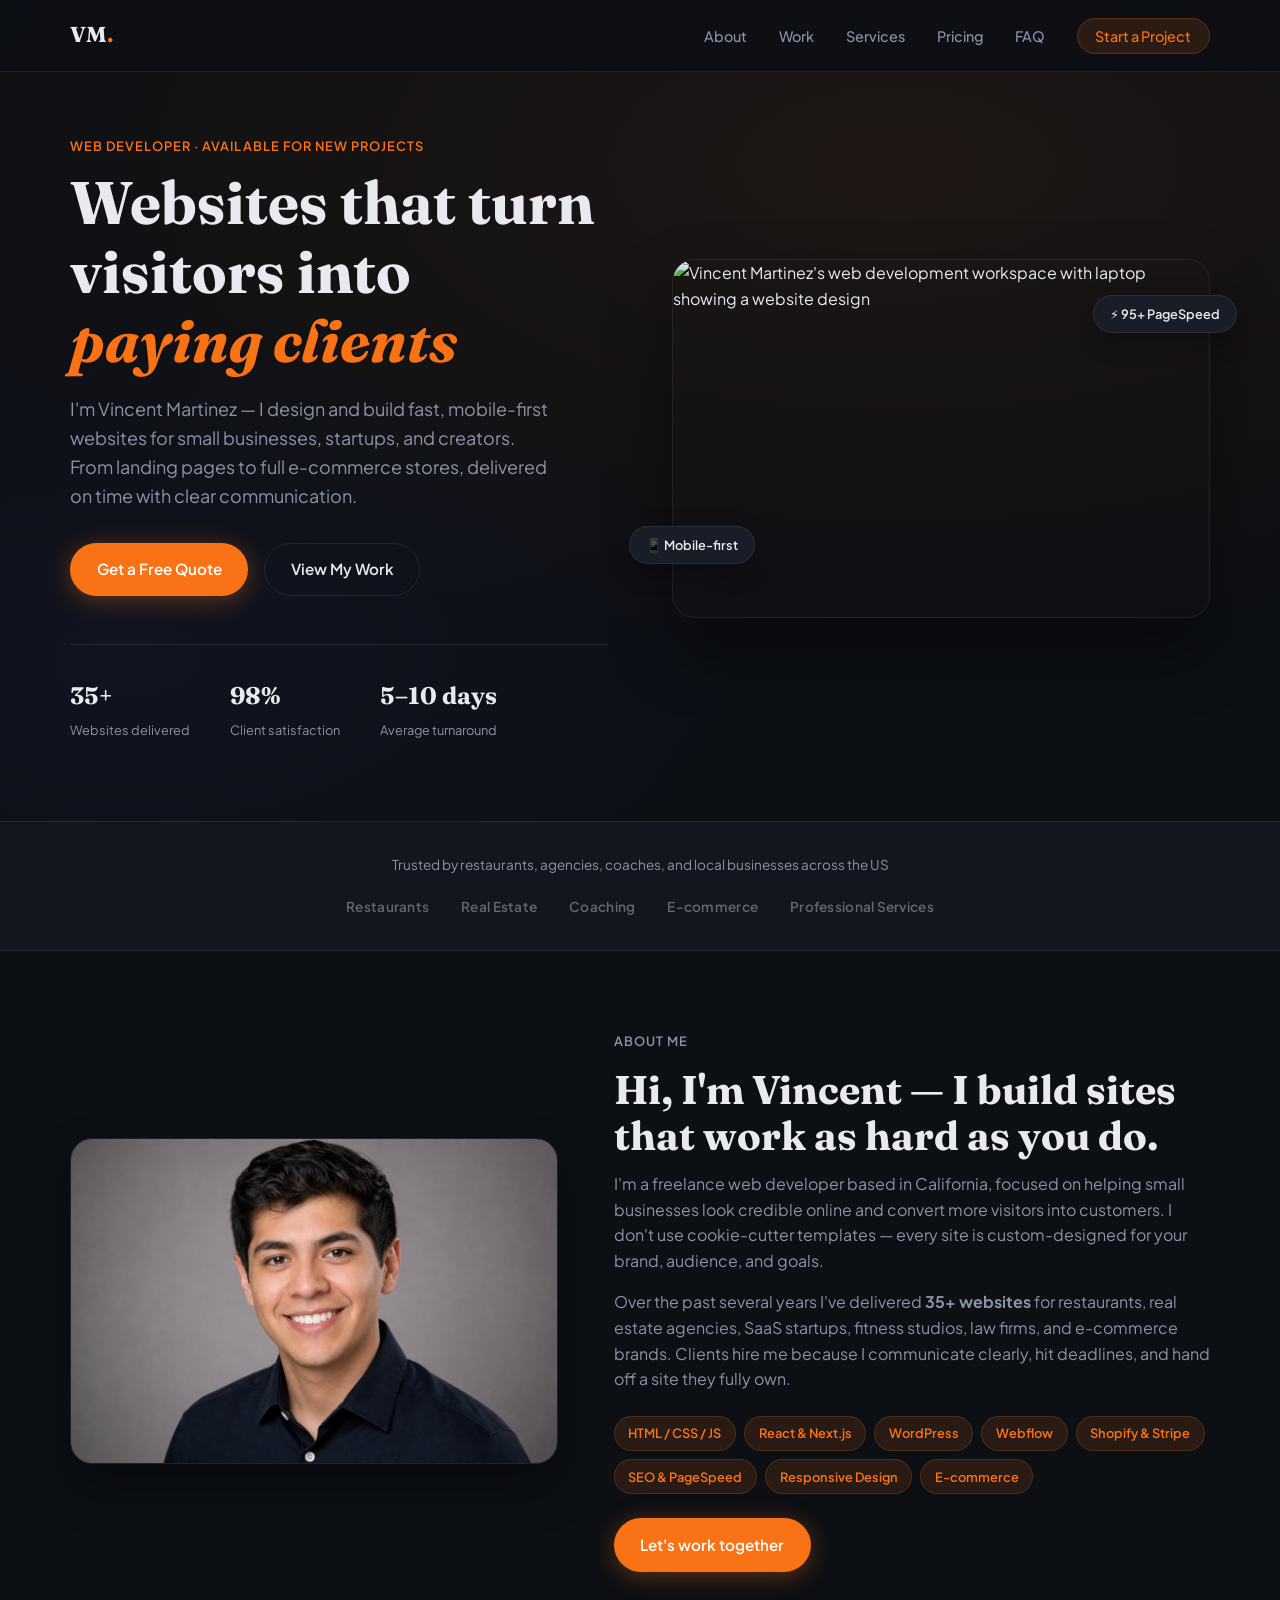
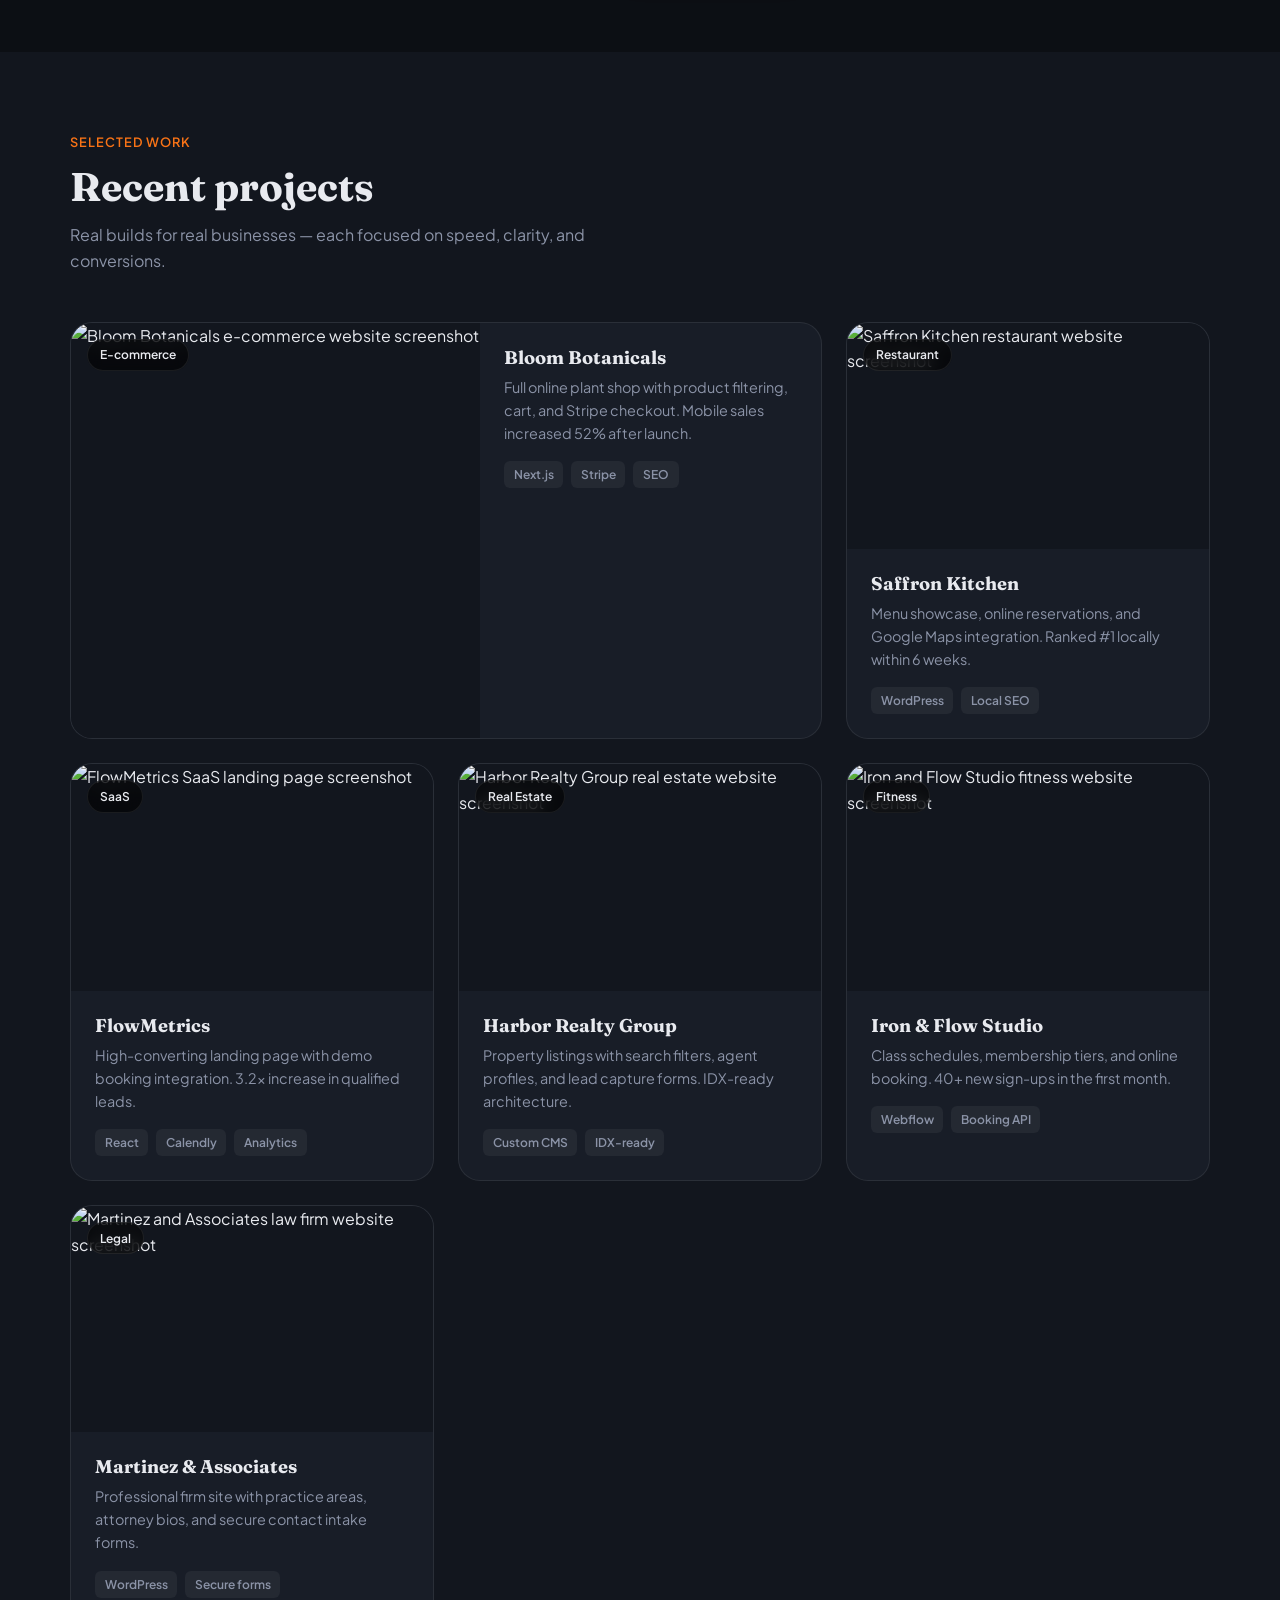
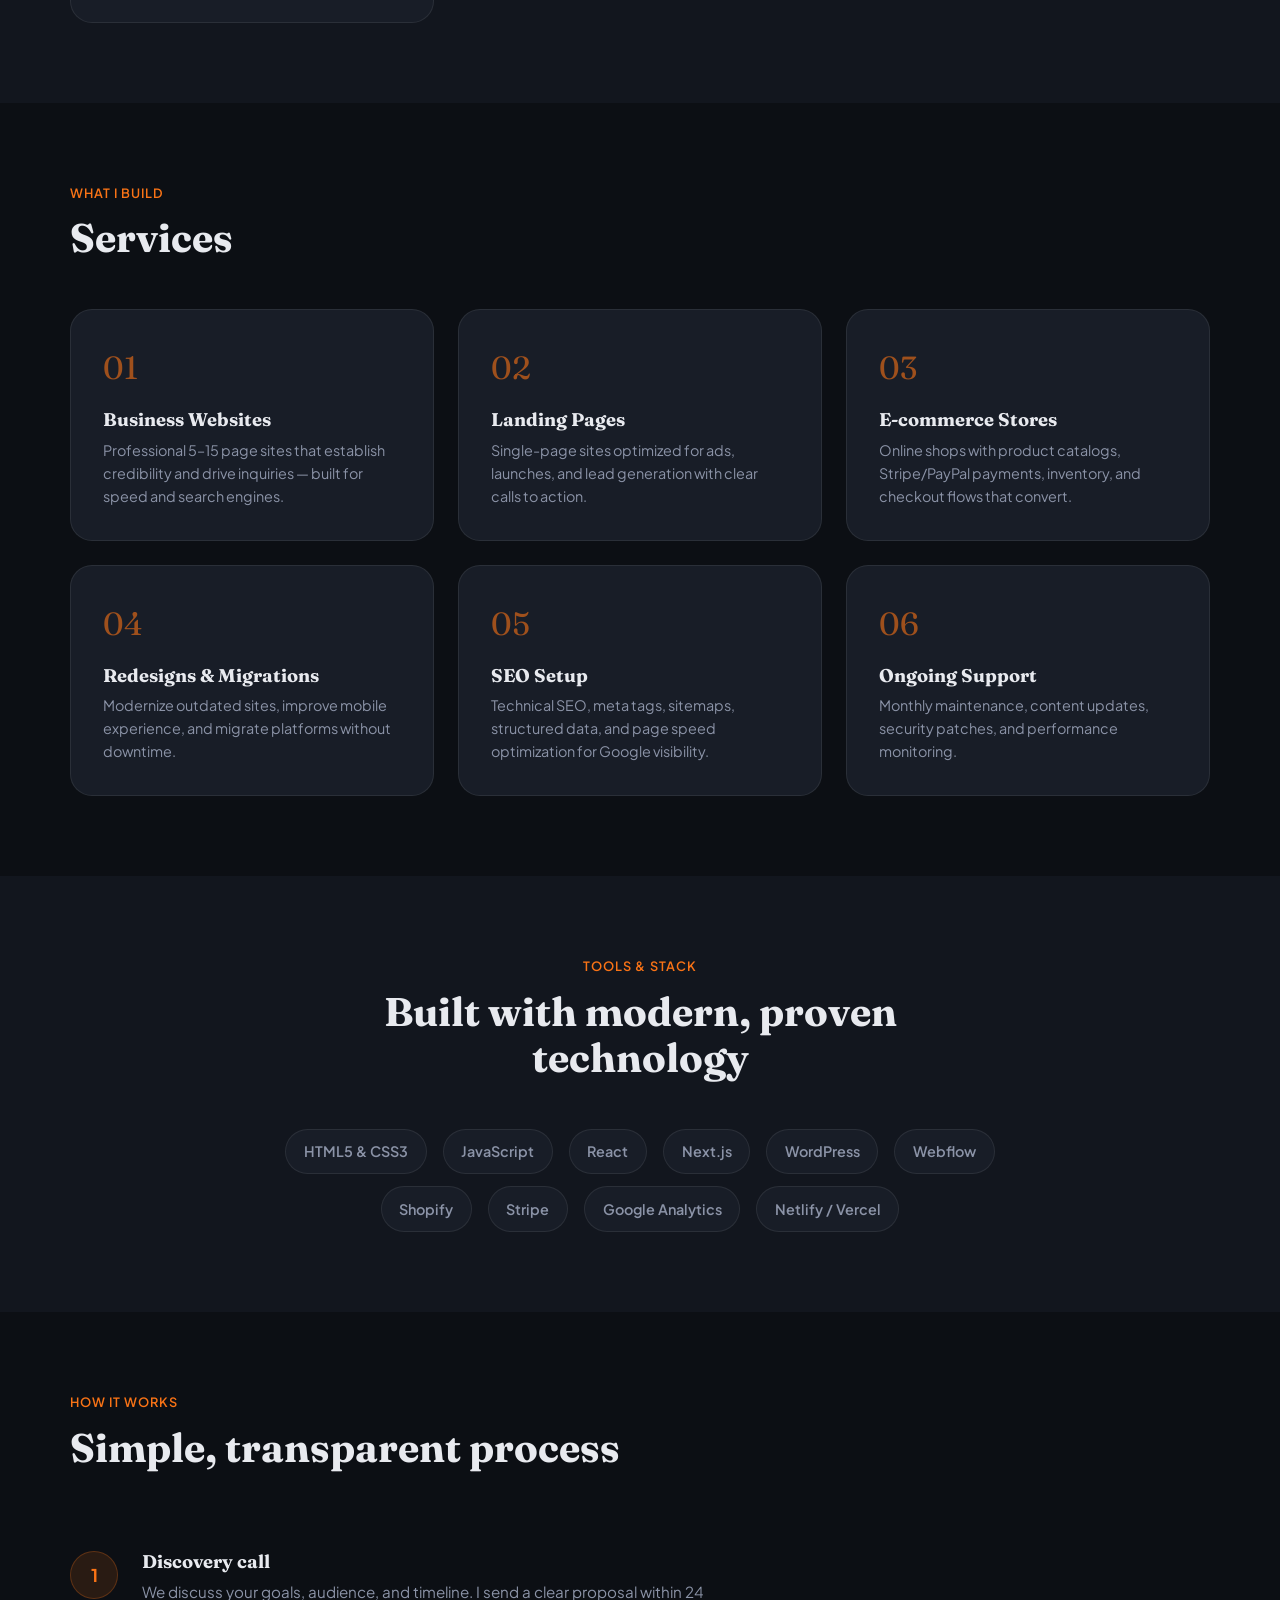
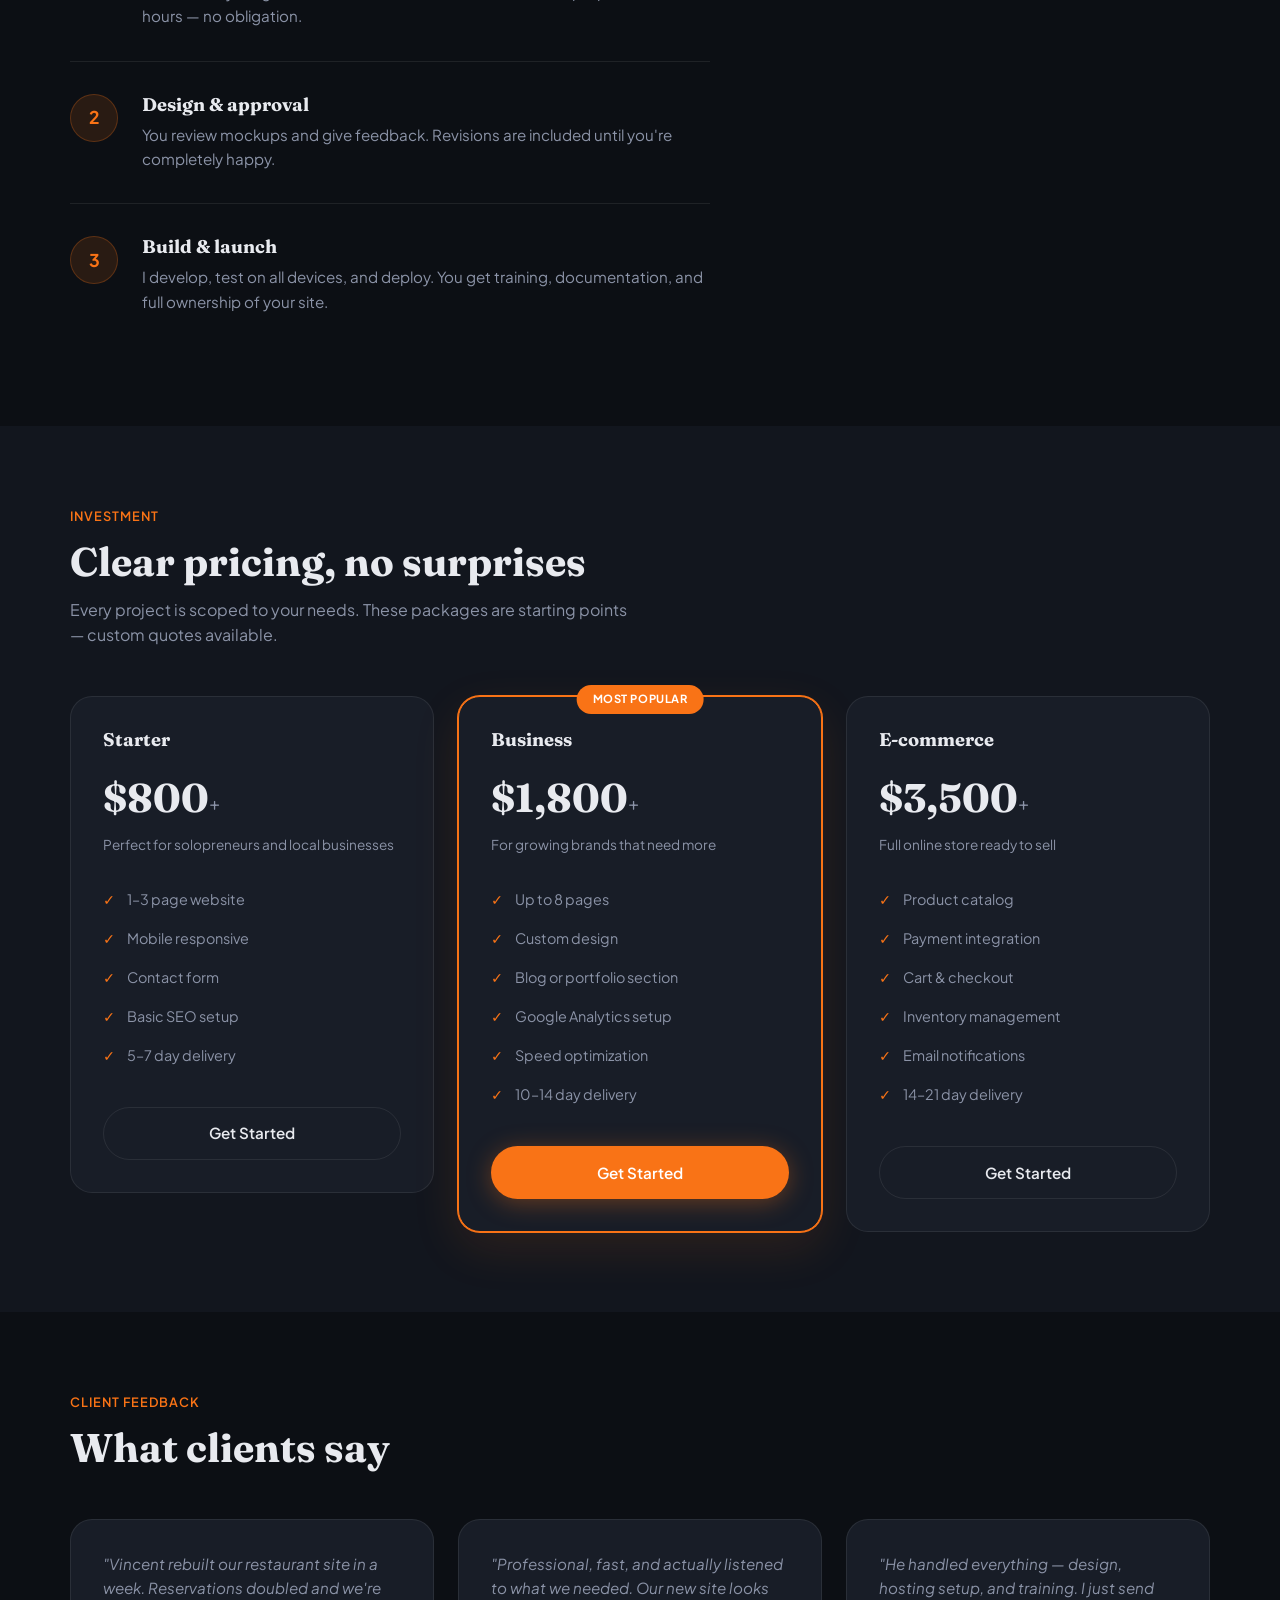
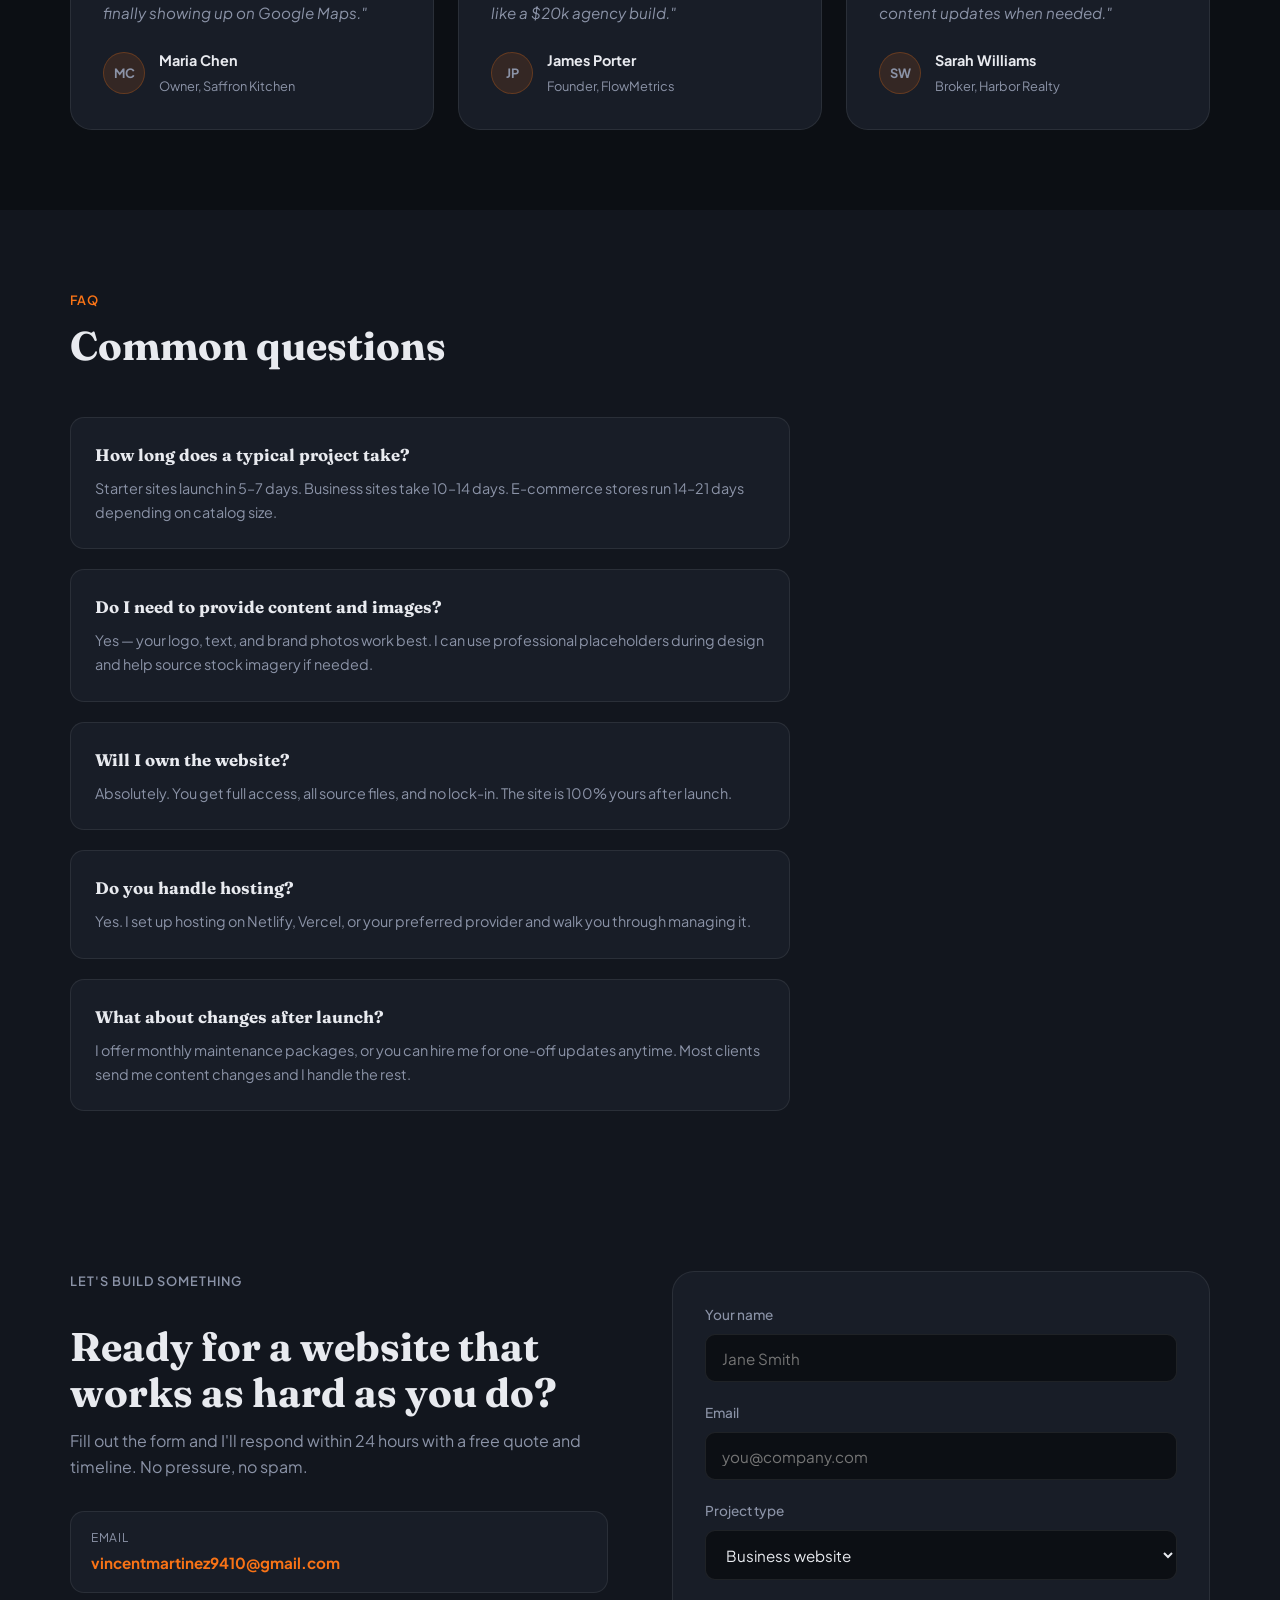
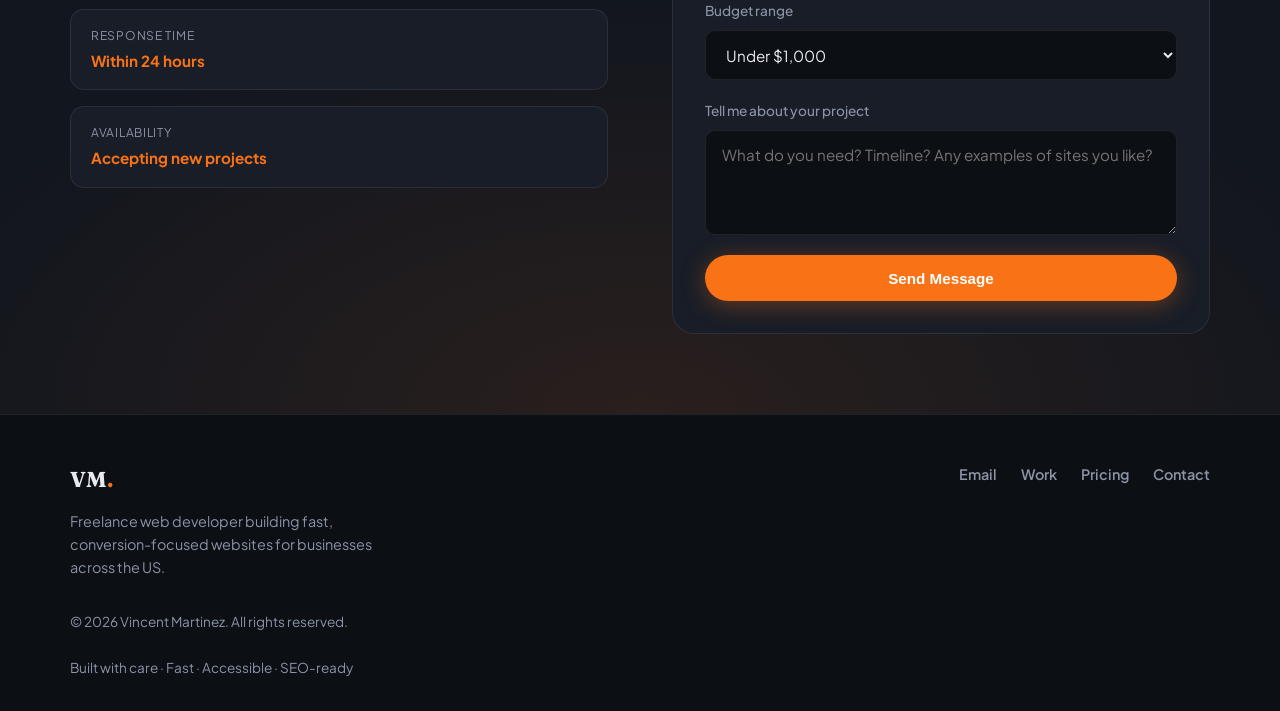
==== commit f6a41d9f: "Rebrand portfolio to Vincent Martinez with updated contact email." ====
--- a/index.html
+++ b/index.html
@@ -3,49 +3,75 @@
 <head>
   <meta charset="UTF-8">
   <meta name="viewport" content="width=device-width, initial-scale=1.0">
-  <meta name="description" content="Professional web developer building fast, conversion-focused websites for businesses. Custom design, responsive builds, and ongoing support.">
+  <meta name="description" content="Vincent Martinez — freelance web developer building fast, conversion-focused websites for small businesses, restaurants, real estate, and e-commerce. 35+ sites delivered. Free quotes within 24 hours.">
   <meta name="theme-color" content="#0c0f14">
-  <meta name="author" content="Andrew Martinez">
-  <link rel="icon" href="/favicon.svg" type="image/svg+xml">
+  <meta name="author" content="Vincent Martinez">
+  <link rel="icon" href="favicon.svg" type="image/svg+xml">
   <link rel="canonical" href="https://jimmythegod100.github.io/web-portfolio/">
   <meta property="og:type" content="website">
-  <meta property="og:title" content="Andrew Martinez — Web Developer & Website Builder">
-  <meta property="og:description" content="Professional web developer building fast, conversion-focused websites for businesses. Custom design, responsive builds, and ongoing support.">
+  <meta property="og:title" content="Vincent Martinez — Web Developer & Website Builder">
+  <meta property="og:description" content="Fast, mobile-first websites that turn visitors into paying clients. Business sites, landing pages, and e-commerce — delivered in 5–14 days.">
   <meta property="og:url" content="https://jimmythegod100.github.io/web-portfolio/">
+  <meta property="og:image" content="https://jimmythegod100.github.io/web-portfolio/images/og-image.png">
+  <meta property="og:image:width" content="1200">
+  <meta property="og:image:height" content="630">
   <meta property="og:locale" content="en_US">
-  <meta name="twitter:card" content="summary">
-  <meta name="twitter:title" content="Andrew Martinez — Web Developer & Website Builder">
-  <meta name="twitter:description" content="Professional web developer building fast, conversion-focused websites for businesses.">
-  <title>Andrew Martinez — Web Developer & Website Builder</title>
+  <meta name="twitter:card" content="summary_large_image">
+  <meta name="twitter:title" content="Vincent Martinez — Web Developer">
+  <meta name="twitter:description" content="Fast, conversion-focused websites for small businesses. Free quote within 24 hours.">
+  <meta name="twitter:image" content="https://jimmythegod100.github.io/web-portfolio/images/og-image.png">
+  <title>Vincent Martinez — Web Developer & Website Builder</title>
   <link rel="preconnect" href="https://fonts.googleapis.com">
   <link rel="preconnect" href="https://fonts.gstatic.com" crossorigin>
   <link href="https://fonts.googleapis.com/css2?family=Fraunces:opsz,wght@9..144,500;9..144,700&family=Plus+Jakarta+Sans:wght@400;500;600;700&display=swap" rel="stylesheet">
   <link rel="stylesheet" href="css/style.css">
+  <script type="application/ld+json">
+  {
+    "@context": "https://schema.org",
+    "@type": "ProfessionalService",
+    "name": "Vincent Martinez Web Development",
+    "url": "https://jimmythegod100.github.io/web-portfolio/",
+    "image": "https://jimmythegod100.github.io/web-portfolio/images/og-image.png",
+    "description": "Freelance web developer building fast, mobile-first business websites, landing pages, and e-commerce stores.",
+    "email": "vincentmartinez9410@gmail.com",
+    "areaServed": "US",
+    "priceRange": "$800–$3500+",
+    "founder": {
+      "@type": "Person",
+      "name": "Vincent Martinez",
+      "jobTitle": "Web Developer",
+      "email": "vincentmartinez9410@gmail.com"
+    }
+  }
+  </script>
 </head>
 <body>
+  <a class="skip-link" href="#main">Skip to content</a>
+
   <header class="site-header" id="top">
-    <nav class="nav container">
-      <a href="#top" class="logo">AM<span class="logo-dot">.</span></a>
+    <nav class="nav container" aria-label="Primary">
+      <a href="#top" class="logo">VM<span class="logo-dot">.</span></a>
       <button class="nav-toggle" aria-label="Open menu" aria-expanded="false">
         <span></span><span></span>
       </button>
       <ul class="nav-links">
+        <li><a href="#about">About</a></li>
         <li><a href="#work">Work</a></li>
         <li><a href="#services">Services</a></li>
-        <li><a href="#process">Process</a></li>
         <li><a href="#pricing">Pricing</a></li>
+        <li><a href="#faq">FAQ</a></li>
         <li><a href="#contact" class="nav-cta">Start a Project</a></li>
       </ul>
     </nav>
   </header>
 
-  <main>
+  <main id="main">
     <section class="hero">
       <div class="container hero-grid">
         <div class="hero-content">
-          <p class="eyebrow">Web Developer · Available for Projects</p>
+          <p class="eyebrow">Web Developer · Available for New Projects</p>
           <h1>Websites that turn visitors into <em>paying clients</em></h1>
-          <p class="hero-lead">I design and build fast, mobile-first websites for small businesses, startups, and creators — from landing pages to full e-commerce stores.</p>
+          <p class="hero-lead">I'm Vincent Martinez — I design and build fast, mobile-first websites for small businesses, startups, and creators. From landing pages to full e-commerce stores, delivered on time with clear communication.</p>
           <div class="hero-actions">
             <a href="#contact" class="btn btn-primary">Get a Free Quote</a>
             <a href="#work" class="btn btn-ghost">View My Work</a>
@@ -66,18 +92,9 @@
           </div>
         </div>
         <div class="hero-visual">
-          <div class="browser-mock">
-            <div class="browser-bar">
-              <span></span><span></span><span></span>
-            </div>
-            <div class="browser-screen">
-              <div class="mock-nav"></div>
-              <div class="mock-hero-block"></div>
-              <div class="mock-cards">
-                <div></div><div></div><div></div>
-              </div>
-            </div>
-          </div>
+          <figure class="hero-photo">
+            <img src="images/hero/workspace.jpg" alt="Vincent Martinez's web development workspace with laptop showing a website design" width="600" height="400" loading="eager">
+          </figure>
           <div class="floating-badge badge-1">⚡ 95+ PageSpeed</div>
           <div class="floating-badge badge-2">📱 Mobile-first</div>
         </div>
@@ -97,7 +114,32 @@
       </div>
     </section>
 
-    <section class="section" id="work">
+    <section class="section" id="about">
+      <div class="container about-grid">
+        <figure class="about-photo">
+          <img src="images/about/vincent-martinez.jpg" alt="Vincent Martinez, freelance web developer" width="400" height="500" loading="lazy">
+        </figure>
+        <div class="about-content">
+          <p class="eyebrow">About Me</p>
+          <h2>Hi, I'm Vincent — I build sites that work as hard as you do.</h2>
+          <p>I'm a freelance web developer based in California, focused on helping small businesses look credible online and convert more visitors into customers. I don't use cookie-cutter templates — every site is custom-designed for your brand, audience, and goals.</p>
+          <p>Over the past several years I've delivered <strong>35+ websites</strong> for restaurants, real estate agencies, SaaS startups, fitness studios, law firms, and e-commerce brands. Clients hire me because I communicate clearly, hit deadlines, and hand off a site they fully own.</p>
+          <ul class="skill-tags" aria-label="Skills">
+            <li>HTML / CSS / JS</li>
+            <li>React & Next.js</li>
+            <li>WordPress</li>
+            <li>Webflow</li>
+            <li>Shopify & Stripe</li>
+            <li>SEO & PageSpeed</li>
+            <li>Responsive Design</li>
+            <li>E-commerce</li>
+          </ul>
+          <a href="#contact" class="btn btn-primary">Let's work together</a>
+        </div>
+      </div>
+    </section>
+
+    <section class="section section-alt" id="work">
       <div class="container">
         <div class="section-header">
           <p class="eyebrow">Selected Work</p>
@@ -106,12 +148,13 @@
         </div>
         <div class="project-grid">
           <article class="project-card featured">
-            <div class="project-thumb thumb-1">
+            <div class="project-thumb">
+              <img src="images/work/bloom-botanicals.jpg" alt="Bloom Botanicals e-commerce website screenshot" width="800" height="500" loading="lazy">
               <span class="project-tag">E-commerce</span>
             </div>
             <div class="project-body">
               <h3>Bloom Botanicals</h3>
-              <p>Shopify-style storefront with product filtering, cart, and checkout flow. Mobile sales up 52% after launch.</p>
+              <p>Full online plant shop with product filtering, cart, and Stripe checkout. Mobile sales increased 52% after launch.</p>
               <ul class="project-meta">
                 <li>Next.js</li>
                 <li>Stripe</li>
@@ -121,12 +164,13 @@
           </article>
 
           <article class="project-card">
-            <div class="project-thumb thumb-2">
+            <div class="project-thumb">
+              <img src="images/work/saffron-kitchen.jpg" alt="Saffron Kitchen restaurant website screenshot" width="800" height="500" loading="lazy">
               <span class="project-tag">Restaurant</span>
             </div>
             <div class="project-body">
               <h3>Saffron Kitchen</h3>
-              <p>Menu, reservations, and Google Maps integration. Ranked #1 locally within 6 weeks.</p>
+              <p>Menu showcase, online reservations, and Google Maps integration. Ranked #1 locally within 6 weeks.</p>
               <ul class="project-meta">
                 <li>WordPress</li>
                 <li>Local SEO</li>
@@ -135,12 +179,13 @@
           </article>
 
           <article class="project-card">
-            <div class="project-thumb thumb-3">
+            <div class="project-thumb">
+              <img src="images/work/flowmetrics.jpg" alt="FlowMetrics SaaS landing page screenshot" width="800" height="500" loading="lazy">
               <span class="project-tag">SaaS</span>
             </div>
             <div class="project-body">
               <h3>FlowMetrics</h3>
-              <p>High-converting landing page with demo booking. 3.2× increase in qualified leads.</p>
+              <p>High-converting landing page with demo booking integration. 3.2× increase in qualified leads.</p>
               <ul class="project-meta">
                 <li>React</li>
                 <li>Calendly</li>
@@ -150,12 +195,13 @@
           </article>
 
           <article class="project-card">
-            <div class="project-thumb thumb-4">
+            <div class="project-thumb">
+              <img src="images/work/harbor-realty.jpg" alt="Harbor Realty Group real estate website screenshot" width="800" height="500" loading="lazy">
               <span class="project-tag">Real Estate</span>
             </div>
             <div class="project-body">
               <h3>Harbor Realty Group</h3>
-              <p>Property listings with search, agent profiles, and lead capture forms.</p>
+              <p>Property listings with search filters, agent profiles, and lead capture forms. IDX-ready architecture.</p>
               <ul class="project-meta">
                 <li>Custom CMS</li>
                 <li>IDX-ready</li>
@@ -164,12 +210,13 @@
           </article>
 
           <article class="project-card">
-            <div class="project-thumb thumb-5">
+            <div class="project-thumb">
+              <img src="images/work/iron-flow.jpg" alt="Iron and Flow Studio fitness website screenshot" width="800" height="500" loading="lazy">
               <span class="project-tag">Fitness</span>
             </div>
             <div class="project-body">
               <h3>Iron & Flow Studio</h3>
-              <p>Class schedules, membership tiers, and online booking. 40+ new sign-ups in month one.</p>
+              <p>Class schedules, membership tiers, and online booking. 40+ new sign-ups in the first month.</p>
               <ul class="project-meta">
                 <li>Webflow</li>
                 <li>Booking API</li>
@@ -178,15 +225,16 @@
           </article>
 
           <article class="project-card">
-            <div class="project-thumb thumb-6">
+            <div class="project-thumb">
+              <img src="images/work/martinez-law.jpg" alt="Martinez and Associates law firm website screenshot" width="800" height="500" loading="lazy">
               <span class="project-tag">Legal</span>
             </div>
             <div class="project-body">
               <h3>Martinez & Associates</h3>
-              <p>Professional firm site with practice areas, attorney bios, and secure contact intake.</p>
+              <p>Professional firm site with practice areas, attorney bios, and secure contact intake forms.</p>
               <ul class="project-meta">
                 <li>WordPress</li>
-                <li>HIPAA-aware forms</li>
+                <li>Secure forms</li>
               </ul>
             </div>
           </article>
@@ -194,7 +242,7 @@
       </div>
     </section>
 
-    <section class="section section-alt" id="services">
+    <section class="section" id="services">
       <div class="container">
         <div class="section-header">
           <p class="eyebrow">What I Build</p>
@@ -204,7 +252,7 @@
           <div class="service-card">
             <div class="service-icon">01</div>
             <h3>Business Websites</h3>
-            <p>Professional sites that establish credibility and drive inquiries — built for speed and search engines.</p>
+            <p>Professional 5–15 page sites that establish credibility and drive inquiries — built for speed and search engines.</p>
           </div>
           <div class="service-card">
             <div class="service-icon">02</div>
@@ -214,17 +262,17 @@
           <div class="service-card">
             <div class="service-icon">03</div>
             <h3>E-commerce Stores</h3>
-            <p>Online shops with product catalogs, payments, inventory, and a checkout flow that converts.</p>
+            <p>Online shops with product catalogs, Stripe/PayPal payments, inventory, and checkout flows that convert.</p>
           </div>
           <div class="service-card">
             <div class="service-icon">04</div>
             <h3>Redesigns & Migrations</h3>
-            <p>Modernize outdated sites, improve mobile experience, and migrate to better platforms without downtime.</p>
+            <p>Modernize outdated sites, improve mobile experience, and migrate platforms without downtime.</p>
           </div>
           <div class="service-card">
             <div class="service-icon">05</div>
             <h3>SEO Setup</h3>
-            <p>Technical SEO, meta tags, sitemaps, and page speed optimization so Google can find and rank you.</p>
+            <p>Technical SEO, meta tags, sitemaps, structured data, and page speed optimization for Google visibility.</p>
           </div>
           <div class="service-card">
             <div class="service-icon">06</div>
@@ -232,6 +280,27 @@
             <p>Monthly maintenance, content updates, security patches, and performance monitoring.</p>
           </div>
         </div>
+      </div>
+    </section>
+
+    <section class="section section-alt tech-section">
+      <div class="container">
+        <div class="section-header center">
+          <p class="eyebrow">Tools & Stack</p>
+          <h2>Built with modern, proven technology</h2>
+        </div>
+        <ul class="tech-stack">
+          <li>HTML5 & CSS3</li>
+          <li>JavaScript</li>
+          <li>React</li>
+          <li>Next.js</li>
+          <li>WordPress</li>
+          <li>Webflow</li>
+          <li>Shopify</li>
+          <li>Stripe</li>
+          <li>Google Analytics</li>
+          <li>Netlify / Vercel</li>
+        </ul>
       </div>
     </section>
 
@@ -246,21 +315,21 @@
             <span class="step-num">1</span>
             <div>
               <h3>Discovery call</h3>
-              <p>We discuss your goals, audience, and timeline. I send a clear proposal within 24 hours.</p>
+              <p>We discuss your goals, audience, and timeline. I send a clear proposal within 24 hours — no obligation.</p>
             </div>
           </li>
           <li>
             <span class="step-num">2</span>
             <div>
               <h3>Design & approval</h3>
-              <p>You review mockups and give feedback. Revisions included until you're happy.</p>
+              <p>You review mockups and give feedback. Revisions are included until you're completely happy.</p>
             </div>
           </li>
           <li>
             <span class="step-num">3</span>
             <div>
               <h3>Build & launch</h3>
-              <p>I develop, test on all devices, and deploy. You get training and full ownership of your site.</p>
+              <p>I develop, test on all devices, and deploy. You get training, documentation, and full ownership of your site.</p>
             </div>
           </li>
         </ol>
@@ -329,27 +398,67 @@
         </div>
         <div class="testimonial-grid">
           <blockquote>
-            <p>"Andrew rebuilt our restaurant site in a week. Reservations doubled and we're finally showing up on Google Maps."</p>
+            <p>"Vincent rebuilt our restaurant site in a week. Reservations doubled and we're finally showing up on Google Maps."</p>
             <footer>
-              <strong>Maria Chen</strong>
-              <span>Owner, Saffron Kitchen</span>
+              <span class="avatar" aria-hidden="true">MC</span>
+              <div>
+                <strong>Maria Chen</strong>
+                <span>Owner, Saffron Kitchen</span>
+              </div>
             </footer>
           </blockquote>
           <blockquote>
             <p>"Professional, fast, and actually listened to what we needed. Our new site looks like a $20k agency build."</p>
             <footer>
-              <strong>James Porter</strong>
-              <span>Founder, FlowMetrics</span>
+              <span class="avatar" aria-hidden="true">JP</span>
+              <div>
+                <strong>James Porter</strong>
+                <span>Founder, FlowMetrics</span>
+              </div>
             </footer>
           </blockquote>
           <blockquote>
             <p>"He handled everything — design, hosting setup, and training. I just send content updates when needed."</p>
             <footer>
-              <strong>Sarah Williams</strong>
-              <span>Broker, Harbor Realty</span>
+              <span class="avatar" aria-hidden="true">SW</span>
+              <div>
+                <strong>Sarah Williams</strong>
+                <span>Broker, Harbor Realty</span>
+              </div>
             </footer>
           </blockquote>
         </div>
+      </div>
+    </section>
+
+    <section class="section section-alt" id="faq">
+      <div class="container">
+        <div class="section-header">
+          <p class="eyebrow">FAQ</p>
+          <h2>Common questions</h2>
+        </div>
+        <dl class="faq-list">
+          <div class="faq-item">
+            <dt>How long does a typical project take?</dt>
+            <dd>Starter sites launch in 5–7 days. Business sites take 10–14 days. E-commerce stores run 14–21 days depending on catalog size.</dd>
+          </div>
+          <div class="faq-item">
+            <dt>Do I need to provide content and images?</dt>
+            <dd>Yes — your logo, text, and brand photos work best. I can use professional placeholders during design and help source stock imagery if needed.</dd>
+          </div>
+          <div class="faq-item">
+            <dt>Will I own the website?</dt>
+            <dd>Absolutely. You get full access, all source files, and no lock-in. The site is 100% yours after launch.</dd>
+          </div>
+          <div class="faq-item">
+            <dt>Do you handle hosting?</dt>
+            <dd>Yes. I set up hosting on Netlify, Vercel, or your preferred provider and walk you through managing it.</dd>
+          </div>
+          <div class="faq-item">
+            <dt>What about changes after launch?</dt>
+            <dd>I offer monthly maintenance packages, or you can hire me for one-off updates anytime. Most clients send me content changes and I handle the rest.</dd>
+          </div>
+        </dl>
       </div>
     </section>
 
@@ -358,22 +467,35 @@
         <div class="cta-content">
           <p class="eyebrow">Let's Build Something</p>
           <h2>Ready for a website that works as hard as you do?</h2>
-          <p>Tell me about your project. I respond within 24 hours with a free quote and timeline.</p>
+          <p>Fill out the form and I'll respond within 24 hours with a free quote and timeline. No pressure, no spam.</p>
           <div class="contact-links">
-            <a href="mailto:andrewjamesmartinez91@gmail.com" class="contact-item">
+            <a href="mailto:vincentmartinez9410@gmail.com" class="contact-item">
               <span>Email</span>
-              <strong>andrewjamesmartinez91@gmail.com</strong>
+              <strong>vincentmartinez9410@gmail.com</strong>
             </a>
-          </div>
-        </div>
-        <form class="contact-form" action="mailto:andrewjamesmartinez91@gmail.com" method="post" enctype="text/plain">
+            <div class="contact-item">
+              <span>Response time</span>
+              <strong>Within 24 hours</strong>
+            </div>
+            <div class="contact-item">
+              <span>Availability</span>
+              <strong>Accepting new projects</strong>
+            </div>
+          </div>
+        </div>
+        <form class="contact-form" action="https://formsubmit.co/vincentmartinez9410@gmail.com" method="POST">
+          <input type="hidden" name="_subject" value="New portfolio inquiry — Vincent Martinez">
+          <input type="hidden" name="_captcha" value="false">
+          <input type="hidden" name="_template" value="table">
+          <input type="hidden" name="_next" value="https://jimmythegod100.github.io/web-portfolio/thanks.html">
+          <input type="text" name="_honey" class="honey" tabindex="-1" autocomplete="off" aria-hidden="true">
           <label>
             Your name
-            <input type="text" name="name" required placeholder="Jane Smith">
+            <input type="text" name="name" required placeholder="Jane Smith" autocomplete="name">
           </label>
           <label>
             Email
-            <input type="email" name="email" required placeholder="you@company.com">
+            <input type="email" name="email" required placeholder="you@company.com" autocomplete="email">
           </label>
           <label>
             Project type
@@ -386,8 +508,17 @@
             </select>
           </label>
           <label>
+            Budget range
+            <select name="budget">
+              <option value="under-1k">Under $1,000</option>
+              <option value="1k-2k">$1,000 – $2,000</option>
+              <option value="2k-4k">$2,000 – $4,000</option>
+              <option value="4k-plus">$4,000+</option>
+            </select>
+          </label>
+          <label>
             Tell me about your project
-            <textarea name="message" rows="4" required placeholder="What do you need? Timeline? Budget range?"></textarea>
+            <textarea name="message" rows="4" required placeholder="What do you need? Timeline? Any examples of sites you like?"></textarea>
           </label>
           <button type="submit" class="btn btn-primary btn-block">Send Message</button>
         </form>
@@ -397,7 +528,17 @@
 
   <footer class="site-footer">
     <div class="container footer-inner">
-      <p>&copy; 2026 Andrew Martinez. All rights reserved.</p>
+      <div class="footer-brand">
+        <a href="#top" class="logo">VM<span class="logo-dot">.</span></a>
+        <p>Freelance web developer building fast, conversion-focused websites for businesses across the US.</p>
+      </div>
+      <div class="footer-links">
+        <a href="mailto:vincentmartinez9410@gmail.com">Email</a>
+        <a href="#work">Work</a>
+        <a href="#pricing">Pricing</a>
+        <a href="#contact">Contact</a>
+      </div>
+      <p class="footer-copy">&copy; <span id="year">2026</span> Vincent Martinez. All rights reserved.</p>
       <p class="footer-note">Built with care · Fast · Accessible · SEO-ready</p>
     </div>
   </footer>
--- a/css/style.css
+++ b/css/style.css
@@ -1,5 +1,5 @@
 /* ============================================
-   Andrew Martinez — Web Portfolio
+   Vincent Martinez — Web Portfolio
    ============================================ */
 
 :root {
@@ -278,6 +278,20 @@
   position: relative;
 }
 
+.hero-photo {
+  margin: 0;
+  border-radius: var(--radius-lg);
+  overflow: hidden;
+  border: 1px solid var(--border);
+  box-shadow: 0 32px 64px rgba(0, 0, 0, 0.4);
+}
+
+.hero-photo img {
+  width: 100%;
+  height: auto;
+  display: block;
+}
+
 .browser-mock {
   background: var(--bg-card);
   border-radius: var(--radius-lg);
@@ -429,21 +443,25 @@
 .project-thumb {
   aspect-ratio: 16 / 10;
   position: relative;
-  background-size: cover;
-  background-position: center;
+  background: var(--bg-alt);
+  overflow: hidden;
+}
+
+.project-thumb img {
+  width: 100%;
+  height: 100%;
+  object-fit: cover;
+  transition: transform 0.4s ease;
+}
+
+.project-card:hover .project-thumb img {
+  transform: scale(1.04);
 }
 
 .project-card.featured .project-thumb {
   aspect-ratio: auto;
   min-height: 240px;
 }
-
-.thumb-1 { background: linear-gradient(145deg, #1a3a2a 0%, #0c0f14 50%, #2d5016 100%); }
-.thumb-2 { background: linear-gradient(145deg, #3d1f0f 0%, #0c0f14 50%, #7c2d12 100%); }
-.thumb-3 { background: linear-gradient(145deg, #1e1b4b 0%, #0c0f14 50%, #312e81 100%); }
-.thumb-4 { background: linear-gradient(145deg, #0c4a6e 0%, #0c0f14 50%, #164e63 100%); }
-.thumb-5 { background: linear-gradient(145deg, #431407 0%, #0c0f14 50%, #9a3412 100%); }
-.thumb-6 { background: linear-gradient(145deg, #1c1917 0%, #0c0f14 50%, #44403c 100%); }
 
 .project-tag {
   position: absolute;
@@ -760,24 +778,210 @@
   min-height: 100px;
 }
 
+/* ---- About ---- */
+
+.about-grid {
+  display: grid;
+  grid-template-columns: 0.9fr 1.1fr;
+  gap: 3.5rem;
+  align-items: center;
+}
+
+.about-photo {
+  margin: 0;
+  border-radius: var(--radius-lg);
+  overflow: hidden;
+  border: 1px solid var(--border);
+  box-shadow: 0 24px 48px rgba(0, 0, 0, 0.3);
+}
+
+.about-photo img {
+  width: 100%;
+  height: auto;
+  display: block;
+}
+
+.about-content p {
+  color: var(--text-muted);
+  margin-bottom: 1rem;
+}
+
+.about-content .btn {
+  margin-top: 1.5rem;
+}
+
+.skill-tags {
+  display: flex;
+  flex-wrap: wrap;
+  gap: 0.5rem;
+  margin-top: 1.5rem;
+}
+
+.skill-tags li {
+  font-size: 0.8rem;
+  font-weight: 600;
+  padding: 0.4rem 0.85rem;
+  background: var(--accent-soft);
+  color: var(--accent);
+  border-radius: 999px;
+  border: 1px solid rgba(249, 115, 22, 0.2);
+}
+
+/* ---- Tech stack ---- */
+
+.section-header.center {
+  text-align: center;
+  margin-inline: auto;
+}
+
+.tech-stack {
+  display: flex;
+  flex-wrap: wrap;
+  justify-content: center;
+  gap: 0.75rem 1rem;
+  max-width: 800px;
+  margin-inline: auto;
+}
+
+.tech-stack li {
+  font-size: 0.9rem;
+  font-weight: 600;
+  padding: 0.65rem 1.1rem;
+  background: var(--bg-card);
+  border: 1px solid var(--border);
+  border-radius: 999px;
+  color: var(--text-muted);
+}
+
+/* ---- FAQ ---- */
+
+.faq-list {
+  display: grid;
+  gap: 1.25rem;
+  max-width: 720px;
+}
+
+.faq-item {
+  padding: 1.5rem;
+  background: var(--bg-card);
+  border: 1px solid var(--border);
+  border-radius: var(--radius);
+}
+
+.faq-item dt {
+  font-family: var(--font-display);
+  font-weight: 700;
+  font-size: 1.05rem;
+  margin-bottom: 0.5rem;
+}
+
+.faq-item dd {
+  font-size: 0.9rem;
+  color: var(--text-muted);
+  line-height: 1.65;
+}
+
+/* ---- Testimonial avatars ---- */
+
+.testimonial-grid blockquote footer {
+  display: flex;
+  align-items: center;
+  gap: 0.85rem;
+}
+
+.avatar {
+  flex-shrink: 0;
+  width: 42px;
+  height: 42px;
+  border-radius: 50%;
+  background: var(--accent-soft);
+  color: var(--accent);
+  font-size: 0.75rem;
+  font-weight: 700;
+  display: grid;
+  place-items: center;
+  border: 1px solid rgba(249, 115, 22, 0.25);
+}
+
+/* ---- Skip link & honeypot ---- */
+
+.skip-link {
+  position: absolute;
+  top: -100%;
+  left: 1rem;
+  z-index: 200;
+  background: var(--accent);
+  color: #0c0f14;
+  padding: 0.5rem 1rem;
+  border-radius: 8px;
+  font-weight: 700;
+}
+
+.skip-link:focus {
+  top: 1rem;
+}
+
+.honey {
+  position: absolute;
+  left: -9999px;
+  opacity: 0;
+  height: 0;
+  width: 0;
+}
+
+.contact-form button:disabled {
+  opacity: 0.7;
+  cursor: wait;
+}
+
 /* ---- Footer ---- */
 
 .site-footer {
-  padding: 2rem 0;
+  padding: 3rem 0 2rem;
   border-top: 1px solid var(--border);
 }
 
 .footer-inner {
-  display: flex;
-  justify-content: space-between;
-  align-items: center;
+  display: grid;
+  grid-template-columns: 1.5fr 1fr;
+  gap: 2rem 1rem;
+}
+
+.footer-brand p {
+  font-size: 0.9rem;
+  color: var(--text-muted);
+  margin-top: 0.75rem;
+  max-width: 320px;
+}
+
+.footer-links {
+  display: flex;
   flex-wrap: wrap;
-  gap: 1rem;
-}
-
-.footer-inner p {
+  gap: 1rem 1.5rem;
+  align-content: start;
+  justify-content: flex-end;
+}
+
+.footer-links a {
+  font-size: 0.9rem;
+  font-weight: 600;
+  color: var(--text-muted);
+  transition: color 0.2s;
+}
+
+.footer-links a:hover {
+  color: var(--accent);
+}
+
+.footer-copy,
+.footer-note {
+  grid-column: 1 / -1;
   font-size: 0.85rem;
   color: var(--text-muted);
+}
+
+.footer-note {
+  margin-top: -0.5rem;
 }
 
 /* ---- Responsive ---- */
@@ -792,6 +996,16 @@
   .hero-visual {
     order: -1;
     max-width: 480px;
+    margin-inline: auto;
+  }
+
+  .about-grid {
+    grid-template-columns: 1fr;
+    gap: 2rem;
+  }
+
+  .about-photo {
+    max-width: 360px;
     margin-inline: auto;
   }
 
@@ -868,7 +1082,15 @@
   }
 
   .footer-inner {
-    flex-direction: column;
+    grid-template-columns: 1fr;
     text-align: center;
   }
-}
+
+  .footer-brand p {
+    margin-inline: auto;
+  }
+
+  .footer-links {
+    justify-content: center;
+  }
+}
